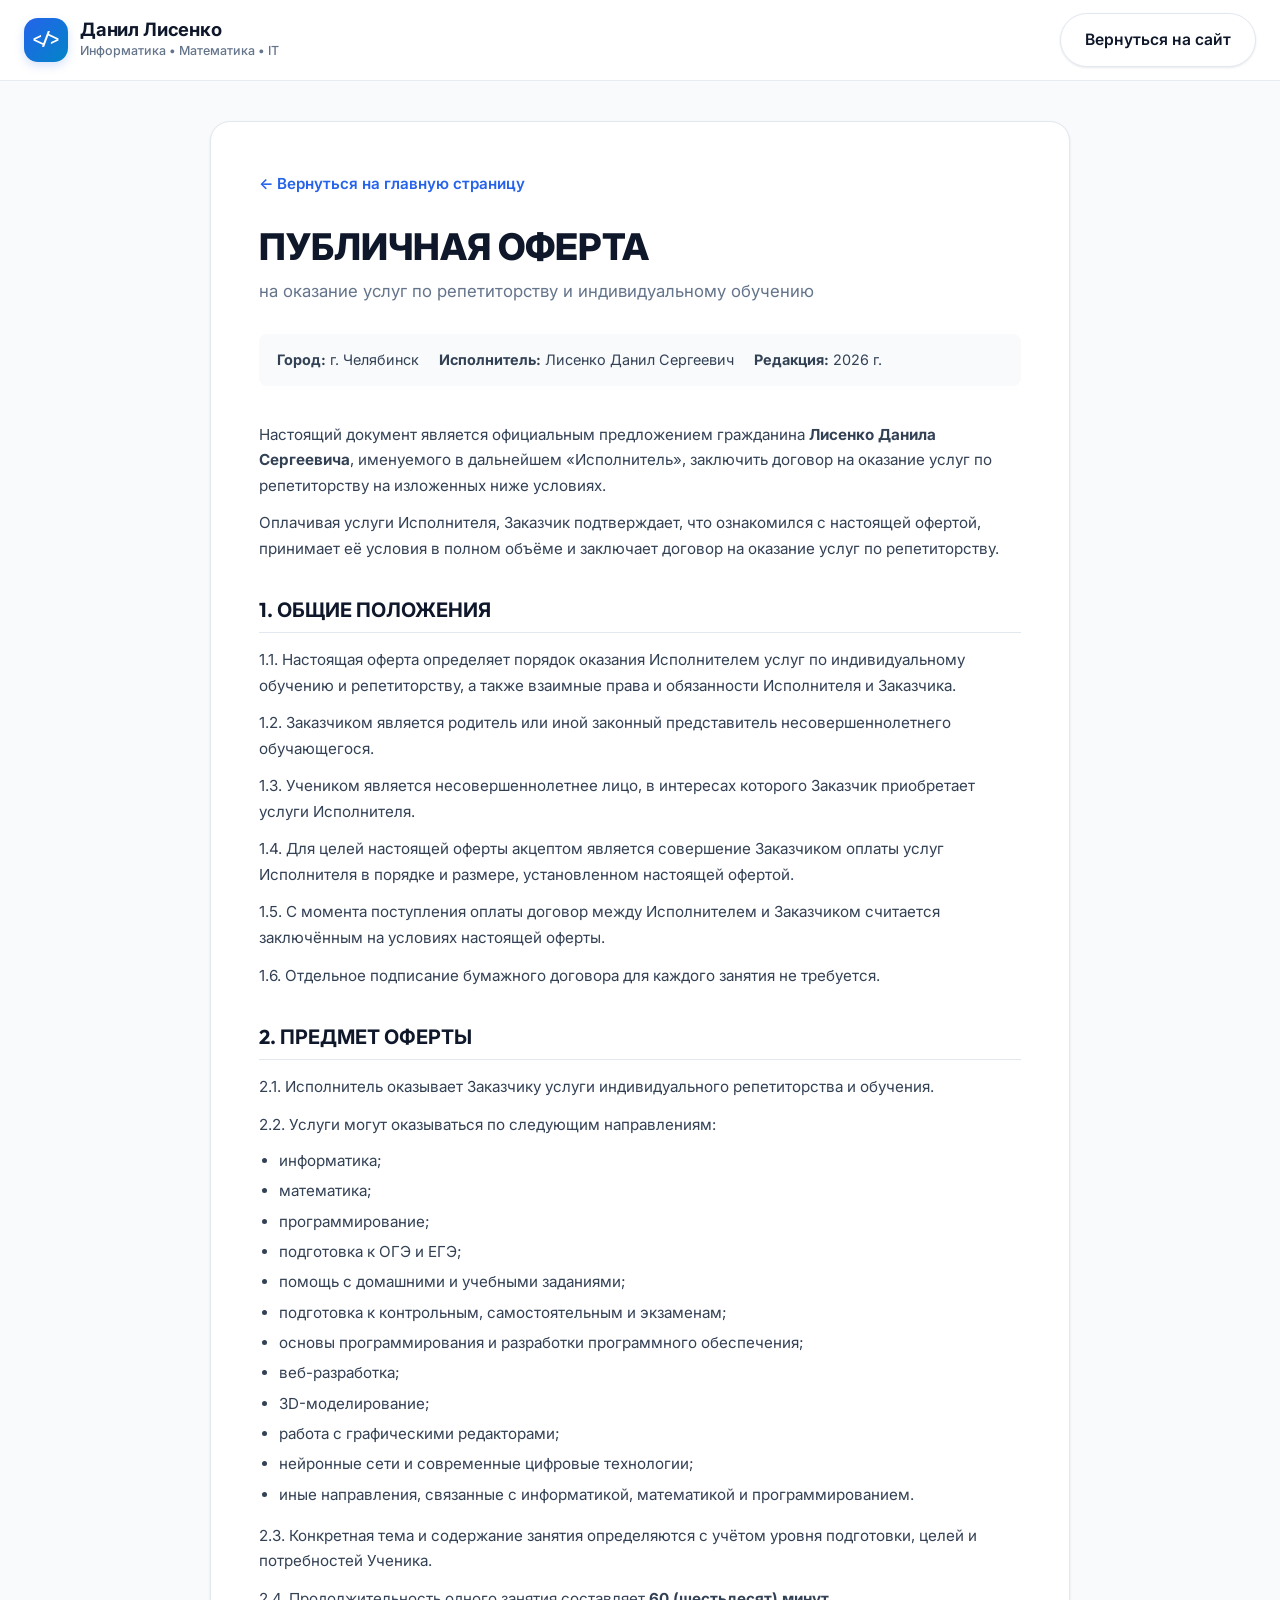
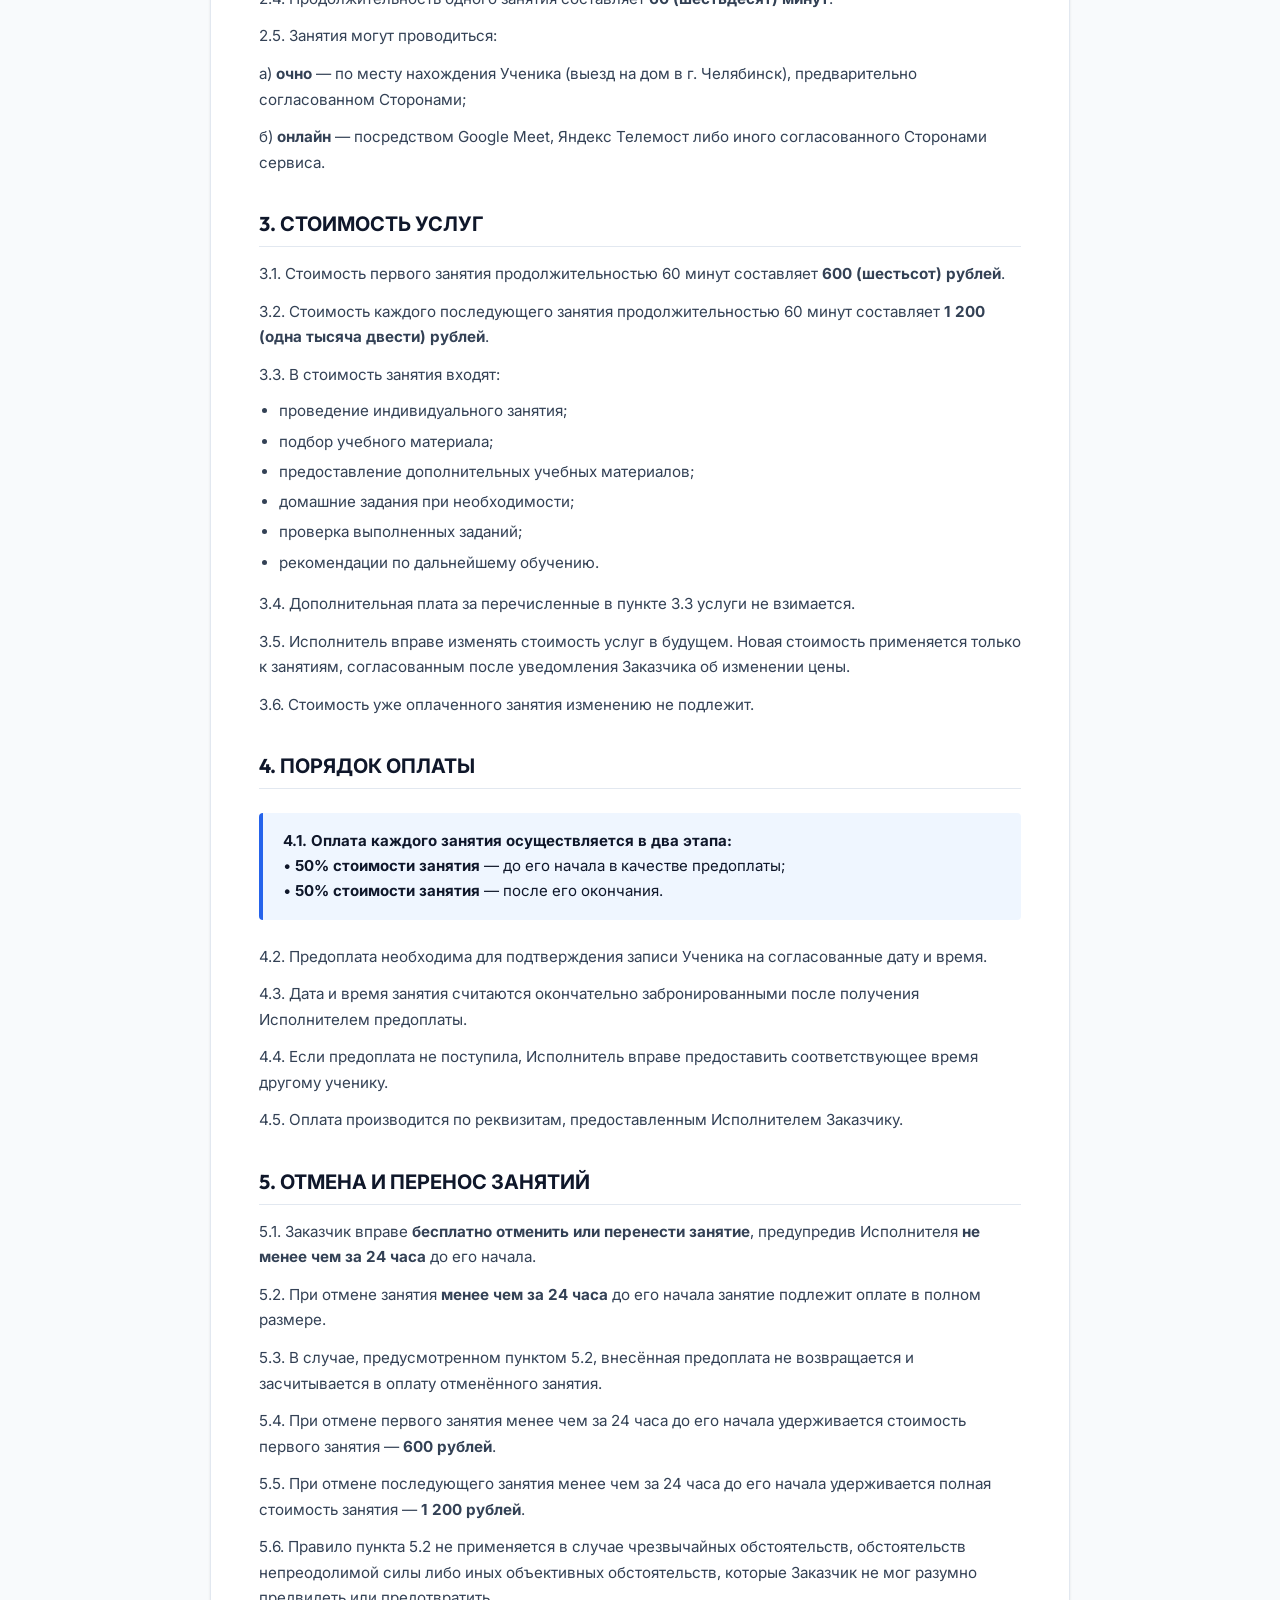
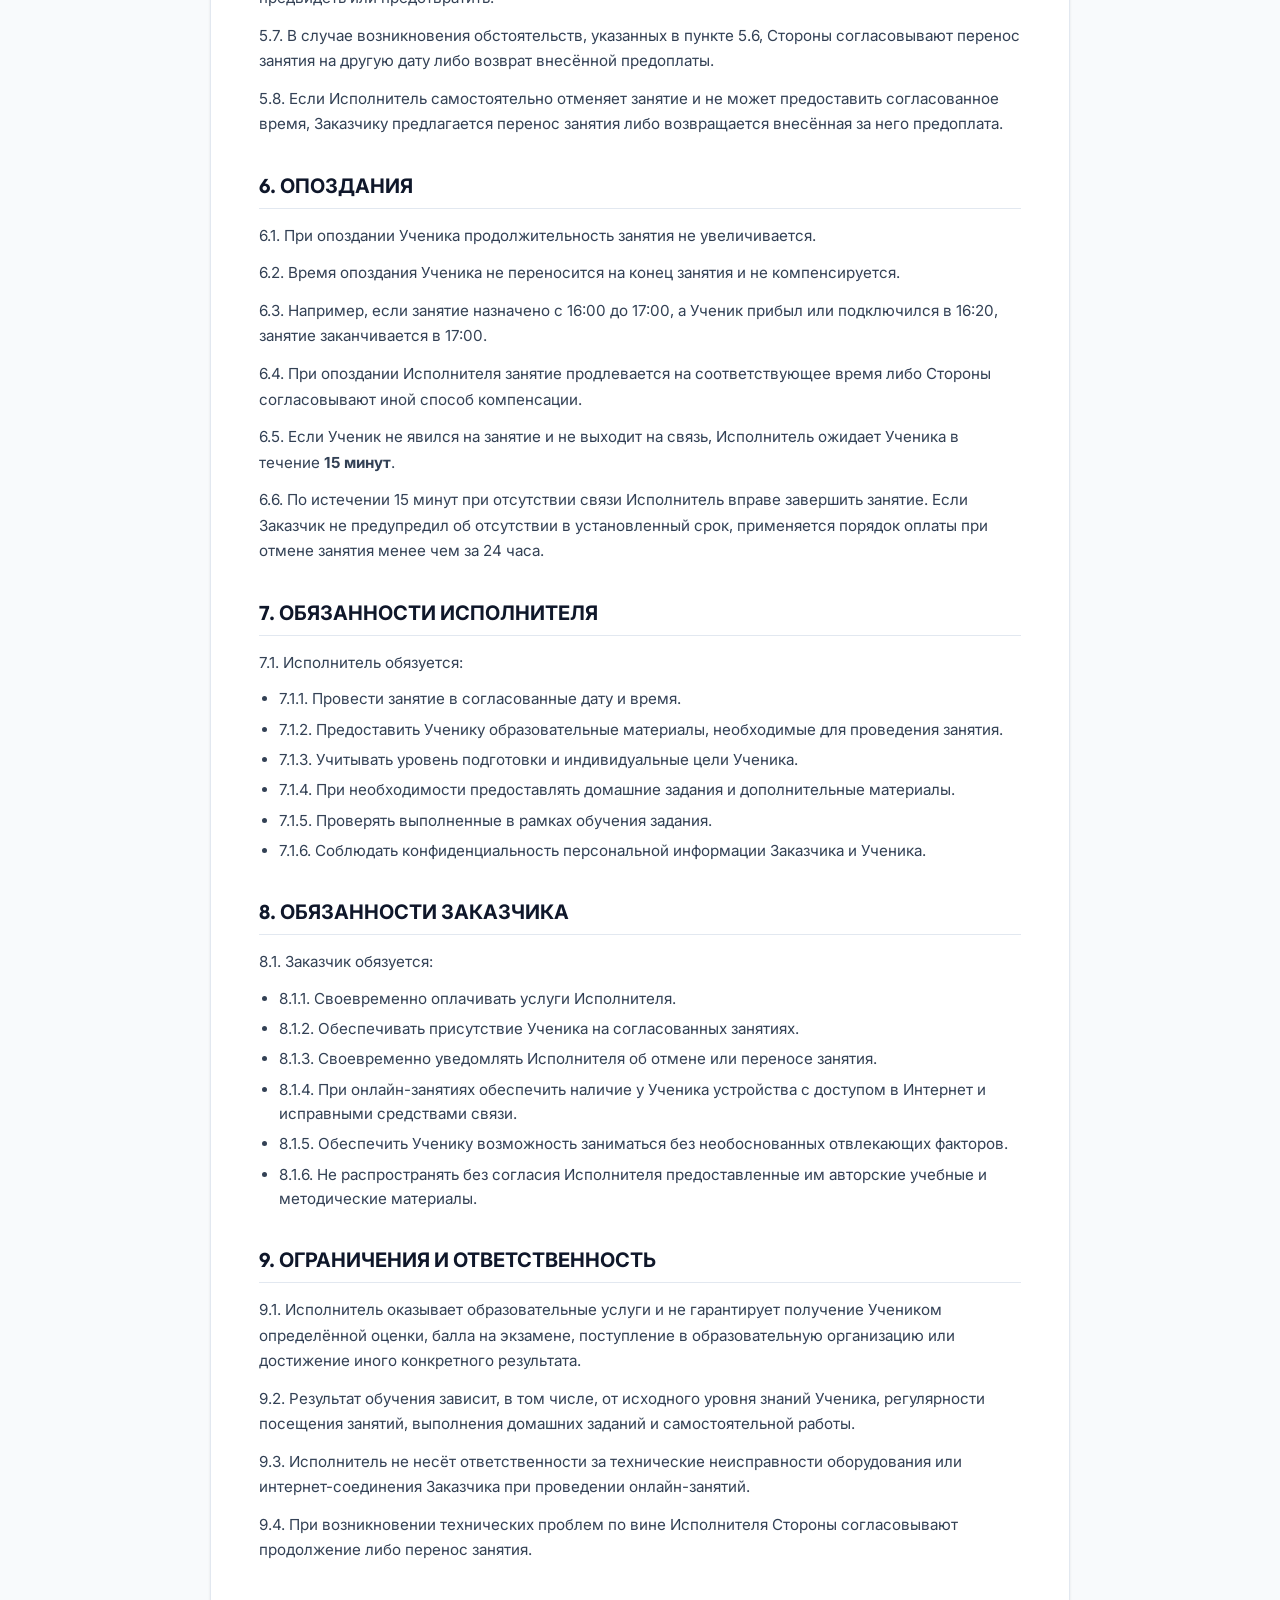
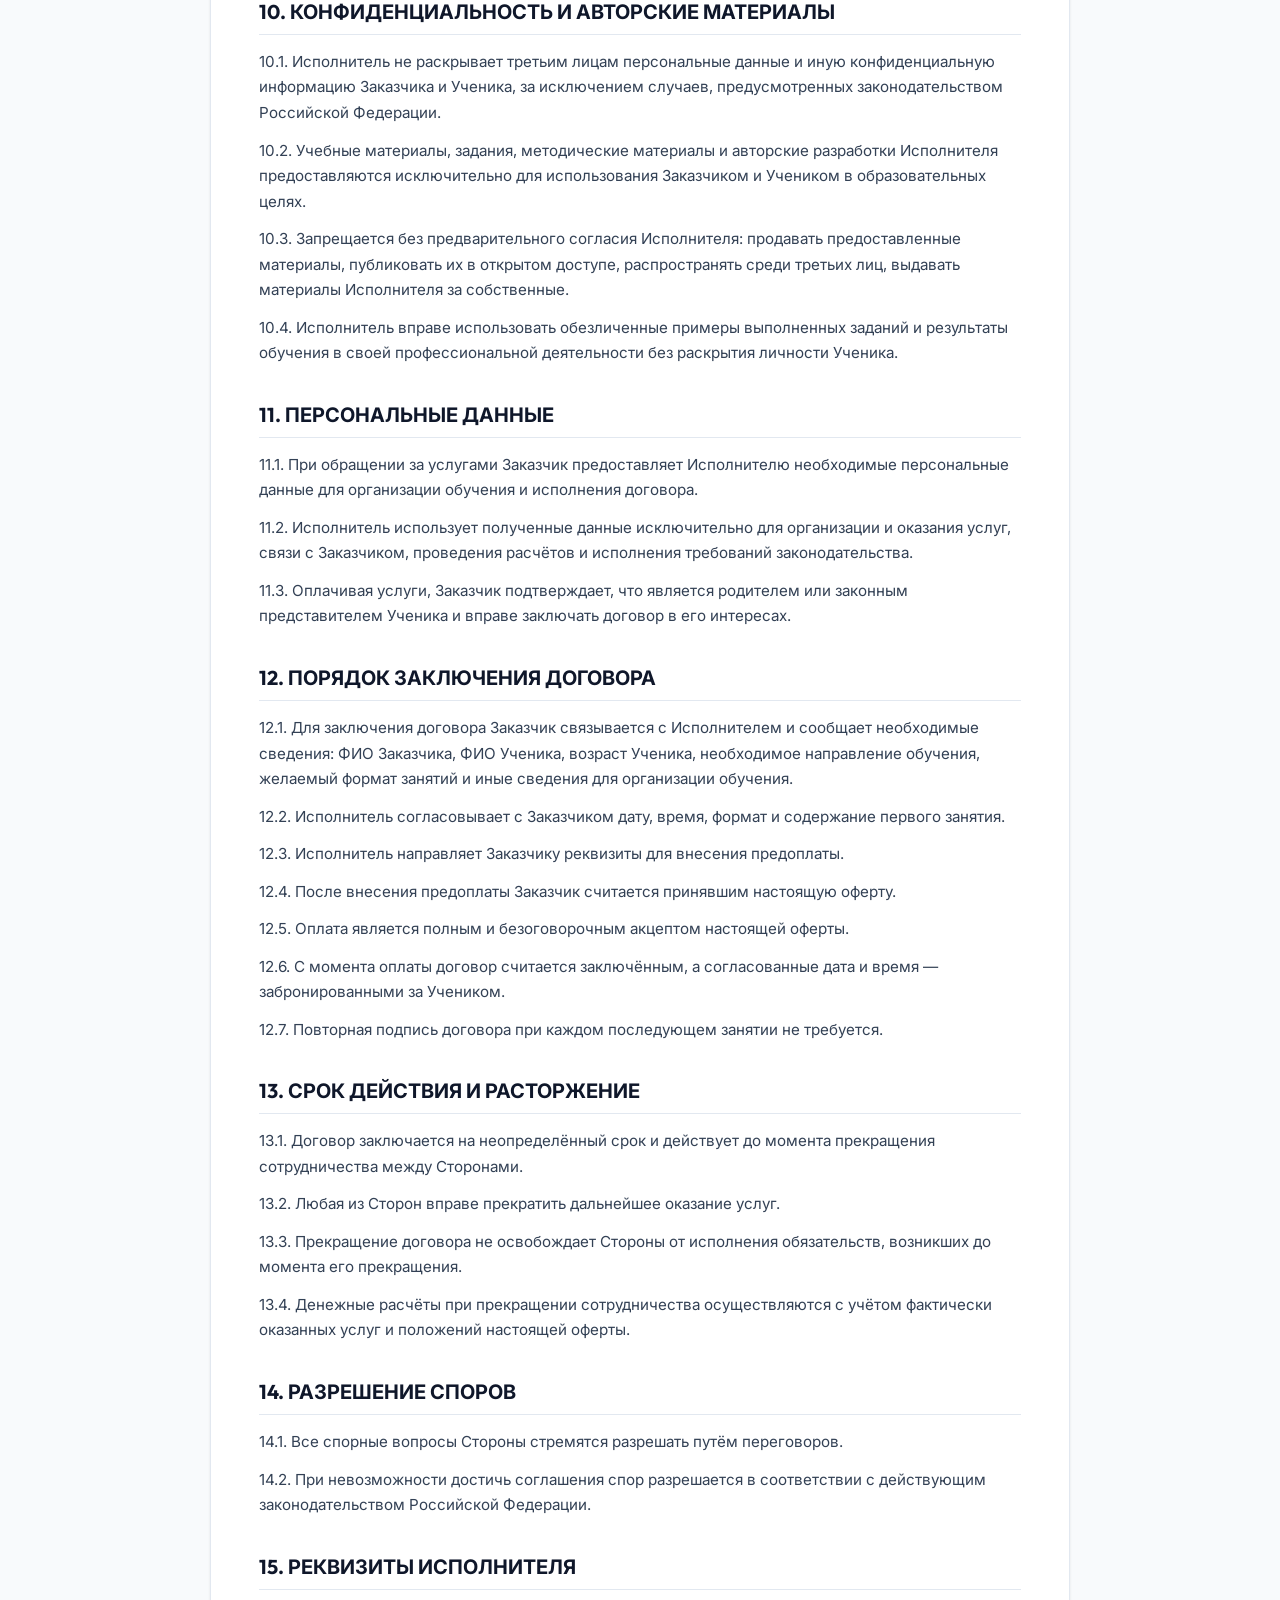
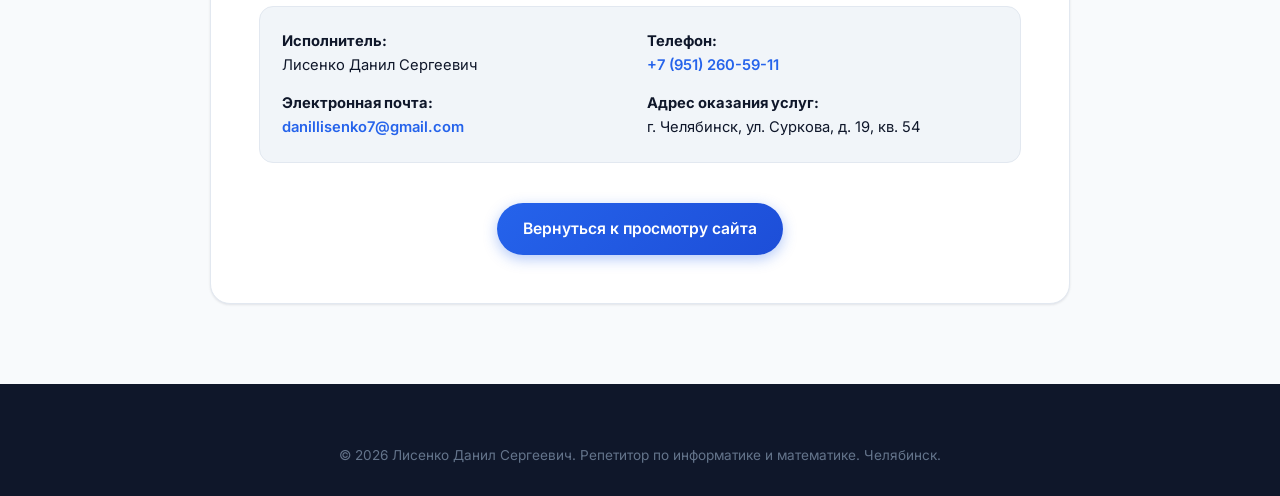
==== oferta.html @ 06feca42 "Initial release of Danil Lisenko tutoring landing page" ====
<!DOCTYPE html>
<html lang="ru">
<head>
  <meta charset="UTF-8">
  <meta name="viewport" content="width=device-width, initial-scale=1.0">
  <title>Публичная оферта — Репетитор Данил Лисенко</title>
  <meta name="description" content="Публичная оферта на оказание услуг по репетиторству и обучению. Лисенко Данил Сергеевич, г. Челябинск.">
  <link rel="icon" type="image/svg+xml" href="favicon.svg">
  <link rel="preconnect" href="https://fonts.googleapis.com">
  <link rel="preconnect" href="https://fonts.gstatic.com" crossorigin>
  <link href="https://fonts.googleapis.com/css2?family=Inter:wght@300;400;500;600;700;800&family=Outfit:wght@500;600;700;800&family=JetBrains+Mono:wght@400;500&display=swap" rel="stylesheet">
  <link rel="stylesheet" href="styles.css">
  <style>
    .oferta-body {
      background-color: var(--bg-body);
      padding: 40px 0 80px;
    }
    .oferta-container {
      max-width: 860px;
      margin: 0 auto;
      background: #ffffff;
      border: 1px solid var(--border);
      border-radius: var(--radius-lg);
      padding: 48px;
      box-shadow: var(--shadow-sm);
    }
    .oferta-back-link {
      display: inline-flex;
      align-items: center;
      gap: 8px;
      font-weight: 600;
      color: var(--primary);
      margin-bottom: 28px;
      font-size: 0.95rem;
    }
    .oferta-back-link:hover {
      text-decoration: underline;
    }
    .oferta-title {
      font-family: var(--font-heading);
      font-size: clamp(1.8rem, 3vw, 2.3rem);
      font-weight: 800;
      color: var(--text-main);
      margin-bottom: 8px;
      line-height: 1.25;
    }
    .oferta-sub {
      font-size: 1.05rem;
      color: var(--text-subtle);
      margin-bottom: 28px;
    }
    .oferta-meta-bar {
      display: flex;
      flex-wrap: wrap;
      gap: 20px;
      padding: 14px 18px;
      background: var(--bg-body);
      border-radius: var(--radius-sm);
      margin-bottom: 36px;
      font-size: 0.9rem;
      color: var(--text-muted);
    }
    .oferta-text h2 {
      font-family: var(--font-heading);
      font-size: 1.25rem;
      font-weight: 700;
      color: var(--text-main);
      margin-top: 32px;
      margin-bottom: 14px;
      padding-bottom: 6px;
      border-bottom: 1px solid var(--border);
    }
    .oferta-text p {
      margin-bottom: 12px;
      color: var(--text-muted);
      font-size: 0.95rem;
      line-height: 1.68;
    }
    .oferta-text ul {
      margin: 10px 0 16px 20px;
      list-style-type: disc;
    }
    .oferta-text li {
      margin-bottom: 6px;
      color: var(--text-muted);
      font-size: 0.95rem;
      line-height: 1.6;
    }
    .oferta-highlight-box {
      background: var(--primary-light);
      border-left: 4px solid var(--primary);
      padding: 16px 20px;
      border-radius: 4px;
      margin: 24px 0;
      font-size: 0.94rem;
      color: var(--text-main);
    }
    .requisites-grid {
      background: var(--bg-subtle);
      border: 1px solid var(--border);
      border-radius: var(--radius-md);
      padding: 22px;
      margin-top: 16px;
      display: grid;
      grid-template-columns: repeat(2, 1fr);
      gap: 14px;
      font-size: 0.92rem;
    }
    @media (max-width: 640px) {
      .oferta-container {
        padding: 26px 18px;
      }
      .requisites-grid {
        grid-template-columns: 1fr;
      }
    }
  </style>
</head>
<body>

  <!-- ШАПКА -->
  <header class="site-header">
    <div class="container header-container">
      <a href="index.html" class="logo-wrapper">
        <div class="logo-badge" aria-hidden="true">&lt;/&gt;</div>
        <div class="logo-text">
          <span class="logo-name">Данил Лисенко</span>
          <span class="logo-sub">Информатика • Математика • IT</span>
        </div>
      </a>
      <div class="header-actions">
        <a href="index.html" class="btn-secondary">Вернуться на сайт</a>
      </div>
    </div>
  </header>

  <main class="oferta-body">
    <div class="container">
      <div class="oferta-container">
        <a href="index.html" class="oferta-back-link">← Вернуться на главную страницу</a>

        <h1 class="oferta-title">ПУБЛИЧНАЯ ОФЕРТА</h1>
        <div class="oferta-sub">на оказание услуг по репетиторству и индивидуальному обучению</div>

        <div class="oferta-meta-bar">
          <div><strong>Город:</strong> г. Челябинск</div>
          <div><strong>Исполнитель:</strong> Лисенко Данил Сергеевич</div>
          <div><strong>Редакция:</strong> 2026 г.</div>
        </div>

        <div class="oferta-text">
          <p>
            Настоящий документ является официальным предложением гражданина <strong>Лисенко Данила Сергеевича</strong>, именуемого в дальнейшем «Исполнитель», заключить договор на оказание услуг по репетиторству на изложенных ниже условиях.
          </p>
          <p>
            Оплачивая услуги Исполнителя, Заказчик подтверждает, что ознакомился с настоящей офертой, принимает её условия в полном объёме и заключает договор на оказание услуг по репетиторству.
          </p>

          <h2>1. ОБЩИЕ ПОЛОЖЕНИЯ</h2>
          <p>1.1. Настоящая оферта определяет порядок оказания Исполнителем услуг по индивидуальному обучению и репетиторству, а также взаимные права и обязанности Исполнителя и Заказчика.</p>
          <p>1.2. Заказчиком является родитель или иной законный представитель несовершеннолетнего обучающегося.</p>
          <p>1.3. Учеником является несовершеннолетнее лицо, в интересах которого Заказчик приобретает услуги Исполнителя.</p>
          <p>1.4. Для целей настоящей оферты акцептом является совершение Заказчиком оплаты услуг Исполнителя в порядке и размере, установленном настоящей офертой.</p>
          <p>1.5. С момента поступления оплаты договор между Исполнителем и Заказчиком считается заключённым на условиях настоящей оферты.</p>
          <p>1.6. Отдельное подписание бумажного договора для каждого занятия не требуется.</p>

          <h2>2. ПРЕДМЕТ ОФЕРТЫ</h2>
          <p>2.1. Исполнитель оказывает Заказчику услуги индивидуального репетиторства и обучения.</p>
          <p>2.2. Услуги могут оказываться по следующим направлениям:</p>
          <ul>
            <li>информатика;</li>
            <li>математика;</li>
            <li>программирование;</li>
            <li>подготовка к ОГЭ и ЕГЭ;</li>
            <li>помощь с домашними и учебными заданиями;</li>
            <li>подготовка к контрольным, самостоятельным и экзаменам;</li>
            <li>основы программирования и разработки программного обеспечения;</li>
            <li>веб-разработка;</li>
            <li>3D-моделирование;</li>
            <li>работа с графическими редакторами;</li>
            <li>нейронные сети и современные цифровые технологии;</li>
            <li>иные направления, связанные с информатикой, математикой и программированием.</li>
          </ul>
          <p>2.3. Конкретная тема и содержание занятия определяются с учётом уровня подготовки, целей и потребностей Ученика.</p>
          <p>2.4. Продолжительность одного занятия составляет <strong>60 (шестьдесят) минут</strong>.</p>
          <p>2.5. Занятия могут проводиться:</p>
          <p>а) <strong>очно</strong> — по месту нахождения Ученика (выезд на дом в г. Челябинск), предварительно согласованном Сторонами;</p>
          <p>б) <strong>онлайн</strong> — посредством Google Meet, Яндекс Телемост либо иного согласованного Сторонами сервиса.</p>

          <h2>3. СТОИМОСТЬ УСЛУГ</h2>
          <p>3.1. Стоимость первого занятия продолжительностью 60 минут составляет <strong>600 (шестьсот) рублей</strong>.</p>
          <p>3.2. Стоимость каждого последующего занятия продолжительностью 60 минут составляет <strong>1 200 (одна тысяча двести) рублей</strong>.</p>
          <p>3.3. В стоимость занятия входят:</p>
          <ul>
            <li>проведение индивидуального занятия;</li>
            <li>подбор учебного материала;</li>
            <li>предоставление дополнительных учебных материалов;</li>
            <li>домашние задания при необходимости;</li>
            <li>проверка выполненных заданий;</li>
            <li>рекомендации по дальнейшему обучению.</li>
          </ul>
          <p>3.4. Дополнительная плата за перечисленные в пункте 3.3 услуги не взимается.</p>
          <p>3.5. Исполнитель вправе изменять стоимость услуг в будущем. Новая стоимость применяется только к занятиям, согласованным после уведомления Заказчика об изменении цены.</p>
          <p>3.6. Стоимость уже оплаченного занятия изменению не подлежит.</p>

          <h2>4. ПОРЯДОК ОПЛАТЫ</h2>
          <div class="oferta-highlight-box">
            <strong>4.1. Оплата каждого занятия осуществляется в два этапа:</strong><br>
            • <strong>50% стоимости занятия</strong> — до его начала в качестве предоплаты;<br>
            • <strong>50% стоимости занятия</strong> — после его окончания.
          </div>
          <p>4.2. Предоплата необходима для подтверждения записи Ученика на согласованные дату и время.</p>
          <p>4.3. Дата и время занятия считаются окончательно забронированными после получения Исполнителем предоплаты.</p>
          <p>4.4. Если предоплата не поступила, Исполнитель вправе предоставить соответствующее время другому ученику.</p>
          <p>4.5. Оплата производится по реквизитам, предоставленным Исполнителем Заказчику.</p>

          <h2>5. ОТМЕНА И ПЕРЕНОС ЗАНЯТИЙ</h2>
          <p>5.1. Заказчик вправе <strong>бесплатно отменить или перенести занятие</strong>, предупредив Исполнителя <strong>не менее чем за 24 часа</strong> до его начала.</p>
          <p>5.2. При отмене занятия <strong>менее чем за 24 часа</strong> до его начала занятие подлежит оплате в полном размере.</p>
          <p>5.3. В случае, предусмотренном пунктом 5.2, внесённая предоплата не возвращается и засчитывается в оплату отменённого занятия.</p>
          <p>5.4. При отмене первого занятия менее чем за 24 часа до его начала удерживается стоимость первого занятия — <strong>600 рублей</strong>.</p>
          <p>5.5. При отмене последующего занятия менее чем за 24 часа до его начала удерживается полная стоимость занятия — <strong>1 200 рублей</strong>.</p>
          <p>5.6. Правило пункта 5.2 не применяется в случае чрезвычайных обстоятельств, обстоятельств непреодолимой силы либо иных объективных обстоятельств, которые Заказчик не мог разумно предвидеть или предотвратить.</p>
          <p>5.7. В случае возникновения обстоятельств, указанных в пункте 5.6, Стороны согласовывают перенос занятия на другую дату либо возврат внесённой предоплаты.</p>
          <p>5.8. Если Исполнитель самостоятельно отменяет занятие и не может предоставить согласованное время, Заказчику предлагается перенос занятия либо возвращается внесённая за него предоплата.</p>

          <h2>6. ОПОЗДАНИЯ</h2>
          <p>6.1. При опоздании Ученика продолжительность занятия не увеличивается.</p>
          <p>6.2. Время опоздания Ученика не переносится на конец занятия и не компенсируется.</p>
          <p>6.3. Например, если занятие назначено с 16:00 до 17:00, а Ученик прибыл или подключился в 16:20, занятие заканчивается в 17:00.</p>
          <p>6.4. При опоздании Исполнителя занятие продлевается на соответствующее время либо Стороны согласовывают иной способ компенсации.</p>
          <p>6.5. Если Ученик не явился на занятие и не выходит на связь, Исполнитель ожидает Ученика в течение <strong>15 минут</strong>.</p>
          <p>6.6. По истечении 15 минут при отсутствии связи Исполнитель вправе завершить занятие. Если Заказчик не предупредил об отсутствии в установленный срок, применяется порядок оплаты при отмене занятия менее чем за 24 часа.</p>

          <h2>7. ОБЯЗАННОСТИ ИСПОЛНИТЕЛЯ</h2>
          <p>7.1. Исполнитель обязуется:</p>
          <ul>
            <li>7.1.1. Провести занятие в согласованные дату и время.</li>
            <li>7.1.2. Предоставить Ученику образовательные материалы, необходимые для проведения занятия.</li>
            <li>7.1.3. Учитывать уровень подготовки и индивидуальные цели Ученика.</li>
            <li>7.1.4. При необходимости предоставлять домашние задания и дополнительные материалы.</li>
            <li>7.1.5. Проверять выполненные в рамках обучения задания.</li>
            <li>7.1.6. Соблюдать конфиденциальность персональной информации Заказчика и Ученика.</li>
          </ul>

          <h2>8. ОБЯЗАННОСТИ ЗАКАЗЧИКА</h2>
          <p>8.1. Заказчик обязуется:</p>
          <ul>
            <li>8.1.1. Своевременно оплачивать услуги Исполнителя.</li>
            <li>8.1.2. Обеспечивать присутствие Ученика на согласованных занятиях.</li>
            <li>8.1.3. Своевременно уведомлять Исполнителя об отмене или переносе занятия.</li>
            <li>8.1.4. При онлайн-занятиях обеспечить наличие у Ученика устройства с доступом в Интернет и исправными средствами связи.</li>
            <li>8.1.5. Обеспечить Ученику возможность заниматься без необоснованных отвлекающих факторов.</li>
            <li>8.1.6. Не распространять без согласия Исполнителя предоставленные им авторские учебные и методические материалы.</li>
          </ul>

          <h2>9. ОГРАНИЧЕНИЯ И ОТВЕТСТВЕННОСТЬ</h2>
          <p>9.1. Исполнитель оказывает образовательные услуги и не гарантирует получение Учеником определённой оценки, балла на экзамене, поступление в образовательную организацию или достижение иного конкретного результата.</p>
          <p>9.2. Результат обучения зависит, в том числе, от исходного уровня знаний Ученика, регулярности посещения занятий, выполнения домашних заданий и самостоятельной работы.</p>
          <p>9.3. Исполнитель не несёт ответственности за технические неисправности оборудования или интернет-соединения Заказчика при проведении онлайн-занятий.</p>
          <p>9.4. При возникновении технических проблем по вине Исполнителя Стороны согласовывают продолжение либо перенос занятия.</p>

          <h2>10. КОНФИДЕНЦИАЛЬНОСТЬ И АВТОРСКИЕ МАТЕРИАЛЫ</h2>
          <p>10.1. Исполнитель не раскрывает третьим лицам персональные данные и иную конфиденциальную информацию Заказчика и Ученика, за исключением случаев, предусмотренных законодательством Российской Федерации.</p>
          <p>10.2. Учебные материалы, задания, методические материалы и авторские разработки Исполнителя предоставляются исключительно для использования Заказчиком и Учеником в образовательных целях.</p>
          <p>10.3. Запрещается без предварительного согласия Исполнителя: продавать предоставленные материалы, публиковать их в открытом доступе, распространять среди третьих лиц, выдавать материалы Исполнителя за собственные.</p>
          <p>10.4. Исполнитель вправе использовать обезличенные примеры выполненных заданий и результаты обучения в своей профессиональной деятельности без раскрытия личности Ученика.</p>

          <h2>11. ПЕРСОНАЛЬНЫЕ ДАННЫЕ</h2>
          <p>11.1. При обращении за услугами Заказчик предоставляет Исполнителю необходимые персональные данные для организации обучения и исполнения договора.</p>
          <p>11.2. Исполнитель использует полученные данные исключительно для организации и оказания услуг, связи с Заказчиком, проведения расчётов и исполнения требований законодательства.</p>
          <p>11.3. Оплачивая услуги, Заказчик подтверждает, что является родителем или законным представителем Ученика и вправе заключать договор в его интересах.</p>

          <h2>12. ПОРЯДОК ЗАКЛЮЧЕНИЯ ДОГОВОРА</h2>
          <p>12.1. Для заключения договора Заказчик связывается с Исполнителем и сообщает необходимые сведения: ФИО Заказчика, ФИО Ученика, возраст Ученика, необходимое направление обучения, желаемый формат занятий и иные сведения для организации обучения.</p>
          <p>12.2. Исполнитель согласовывает с Заказчиком дату, время, формат и содержание первого занятия.</p>
          <p>12.3. Исполнитель направляет Заказчику реквизиты для внесения предоплаты.</p>
          <p>12.4. После внесения предоплаты Заказчик считается принявшим настоящую оферту.</p>
          <p>12.5. Оплата является полным и безоговорочным акцептом настоящей оферты.</p>
          <p>12.6. С момента оплаты договор считается заключённым, а согласованные дата и время — забронированными за Учеником.</p>
          <p>12.7. Повторная подпись договора при каждом последующем занятии не требуется.</p>

          <h2>13. СРОК ДЕЙСТВИЯ И РАСТОРЖЕНИЕ</h2>
          <p>13.1. Договор заключается на неопределённый срок и действует до момента прекращения сотрудничества между Сторонами.</p>
          <p>13.2. Любая из Сторон вправе прекратить дальнейшее оказание услуг.</p>
          <p>13.3. Прекращение договора не освобождает Стороны от исполнения обязательств, возникших до момента его прекращения.</p>
          <p>13.4. Денежные расчёты при прекращении сотрудничества осуществляются с учётом фактически оказанных услуг и положений настоящей оферты.</p>

          <h2>14. РАЗРЕШЕНИЕ СПОРОВ</h2>
          <p>14.1. Все спорные вопросы Стороны стремятся разрешать путём переговоров.</p>
          <p>14.2. При невозможности достичь соглашения спор разрешается в соответствии с действующим законодательством Российской Федерации.</p>

          <h2>15. РЕКВИЗИТЫ ИСПОЛНИТЕЛЯ</h2>
          <div class="requisites-grid">
            <div>
              <strong>Исполнитель:</strong><br>
              Лисенко Данил Сергеевич
            </div>
            <div>
              <strong>Телефон:</strong><br>
              <a href="tel:+79512605911" style="color:var(--primary); font-weight:600;">+7 (951) 260-59-11</a>
            </div>
            <div>
              <strong>Электронная почта:</strong><br>
              <a href="mailto:danillisenko7@gmail.com" style="color:var(--primary); font-weight:600;">danillisenko7@gmail.com</a>
            </div>
            <div>
              <strong>Адрес оказания услуг:</strong><br>
              г. Челябинск, ул. Суркова, д. 19, кв. 54
            </div>
          </div>
        </div>

        <div style="margin-top: 40px; text-align: center;">
          <a href="index.html" class="btn-primary">Вернуться к просмотру сайта</a>
        </div>
      </div>
    </div>
  </main>

  <footer class="site-footer">
    <div class="container" style="text-align: center;">
      <p style="color:#64748b; font-size:0.85rem;">© 2026 Лисенко Данил Сергеевич. Репетитор по информатике и математике. Челябинск.</p>
    </div>
  </footer>

</body>
</html>
---- styles.css ----
/* ==========================================================================
   ПЕРЕМЕННЫЕ И ДИЗАЙН-СИСТЕМА (DESIGN TOKENS)
   ========================================================================== */
:root {
  --primary: #2563eb;
  --primary-hover: #1d4ed8;
  --primary-light: #eff6ff;
  --primary-glow: rgba(37, 99, 235, 0.18);

  --accent: #0284c7;
  --accent-cyan: #06b6d4;
  --accent-emerald: #10b981;

  --dark-bg: #0f172a;
  --dark-surface: #1e293b;
  --dark-border: #334155;

  --bg-body: #f8fafc;
  --bg-surface: #ffffff;
  --bg-subtle: #f1f5f9;

  --text-main: #0f172a;
  --text-muted: #334155;
  --text-subtle: #64748b;
  --text-light: #f8fafc;

  --border: #e2e8f0;
  --border-focus: #93c5fd;

  --shadow-sm: 0 1px 3px rgba(15, 23, 42, 0.06), 0 1px 2px rgba(15, 23, 42, 0.04);
  --shadow-md: 0 4px 12px -2px rgba(15, 23, 42, 0.08), 0 2px 6px -1px rgba(15, 23, 42, 0.04);
  --shadow-lg: 0 14px 28px -5px rgba(15, 23, 42, 0.1), 0 8px 14px -4px rgba(15, 23, 42, 0.04);
  --shadow-xl: 0 24px 44px -8px rgba(15, 23, 42, 0.14), 0 12px 20px -6px rgba(15, 23, 42, 0.06);

  --radius-sm: 8px;
  --radius-md: 14px;
  --radius-lg: 20px;
  --radius-full: 9999px;

  --font-main: 'Inter', -apple-system, BlinkMacSystemFont, 'Segoe UI', Roboto, sans-serif;
  --font-heading: 'Outfit', 'Inter', sans-serif;
  --font-mono: 'JetBrains Mono', monospace;

  --transition-fast: 0.2s cubic-bezier(0.16, 1, 0.3, 1);
  --transition-normal: 0.3s cubic-bezier(0.16, 1, 0.3, 1);
  --transition-slow: 0.5s cubic-bezier(0.16, 1, 0.3, 1);
}

/* ==========================================================================
   БАЗОВЫЕ СТИЛИ (RESET & BASE)
   ========================================================================== */
*, *::before, *::after {
  box-sizing: border-box;
  margin: 0;
  padding: 0;
}

html {
  scroll-behavior: smooth;
  scroll-padding-top: 86px;
  -webkit-font-smoothing: antialiased;
  -moz-osx-font-smoothing: grayscale;
}

body {
  font-family: var(--font-main);
  background-color: var(--bg-body);
  color: var(--text-main);
  line-height: 1.65;
  font-size: 16px;
  overflow-x: hidden;
}

img {
  max-width: 100%;
  height: auto;
  display: block;
}

a {
  color: inherit;
  text-decoration: none;
  transition: color var(--transition-fast);
}

button, input, select, textarea {
  font: inherit;
}

ul {
  list-style: none;
}

.container {
  width: 100%;
  max-width: 1240px;
  margin-left: auto;
  margin-right: auto;
  padding-left: 24px;
  padding-right: 24px;
}

/* ==========================================================================
   ТИПОГРАФИКА И ОБЩИЕ ЭЛЕМЕНТЫ (UI COMPONENTS)
   ========================================================================== */
.section-head {
  text-align: center;
  max-width: 720px;
  margin: 0 auto 52px;
}

.section-title {
  font-family: var(--font-heading);
  font-size: clamp(1.85rem, 3.2vw, 2.5rem);
  font-weight: 700;
  letter-spacing: -0.025em;
  color: var(--text-main);
  margin-top: 14px;
  margin-bottom: 14px;
  line-height: 1.25;
}

.section-subtitle {
  font-size: 1.06rem;
  color: var(--text-muted);
  line-height: 1.6;
}

.tag-badge {
  display: inline-flex;
  align-items: center;
  gap: 8px;
  background: var(--primary-light);
  color: var(--primary);
  padding: 6px 14px;
  border-radius: var(--radius-full);
  font-size: 0.85rem;
  font-weight: 600;
  letter-spacing: 0.02em;
  border: 1px solid rgba(37, 99, 235, 0.15);
}

.badge-dot {
  width: 8px;
  height: 8px;
  background-color: var(--accent-emerald);
  border-radius: 50%;
  box-shadow: 0 0 0 3px rgba(16, 185, 129, 0.2);
}

.btn-primary {
  display: inline-flex;
  align-items: center;
  justify-content: center;
  gap: 10px;
  background: linear-gradient(135deg, var(--primary) 0%, #1d4ed8 100%);
  color: #ffffff;
  padding: 13px 26px;
  border-radius: var(--radius-full);
  font-weight: 600;
  font-size: 0.98rem;
  border: none;
  cursor: pointer;
  box-shadow: 0 4px 14px rgba(37, 99, 235, 0.35);
  transition: all var(--transition-fast);
}

.btn-primary:hover {
  transform: translateY(-2px);
  box-shadow: 0 8px 20px rgba(37, 99, 235, 0.45);
  background: linear-gradient(135deg, #1d4ed8 0%, #1e40af 100%);
}

.btn-primary:active {
  transform: translateY(0);
}

.btn-secondary {
  display: inline-flex;
  align-items: center;
  justify-content: center;
  gap: 10px;
  background: var(--bg-surface);
  color: var(--text-main);
  padding: 13px 24px;
  border-radius: var(--radius-full);
  font-weight: 600;
  font-size: 0.98rem;
  border: 1px solid var(--border);
  cursor: pointer;
  box-shadow: var(--shadow-sm);
  transition: all var(--transition-fast);
}

.btn-secondary:hover {
  background: var(--bg-subtle);
  border-color: #cbd5e1;
  transform: translateY(-1px);
}

/* ==========================================================================
   ШАПКА САЙТА (HEADER)
   ========================================================================== */
.site-header {
  position: sticky;
  top: 0;
  z-index: 990;
  background: rgba(255, 255, 255, 0.9);
  backdrop-filter: blur(14px);
  -webkit-backdrop-filter: blur(14px);
  border-bottom: 1px solid rgba(226, 232, 240, 0.8);
  transition: all var(--transition-fast);
}

.site-header.scrolled {
  box-shadow: var(--shadow-sm);
  background: rgba(255, 255, 255, 0.96);
}

.header-container {
  display: flex;
  align-items: center;
  justify-content: space-between;
  height: 80px;
  max-width: 1360px;
  width: 100%;
}

.logo-wrapper {
  display: flex;
  align-items: center;
  gap: 12px;
  text-decoration: none;
  flex-shrink: 0;
}

.site-logo-img {
  width: 42px;
  height: 42px;
  border-radius: 10px;
  object-fit: contain;
  filter: drop-shadow(0 3px 8px rgba(37, 99, 235, 0.35));
  transition: transform var(--transition-fast);
}

.logo-wrapper:hover .site-logo-img {
  transform: scale(1.05);
}

.logo-badge {
  width: 44px;
  height: 44px;
  background: linear-gradient(135deg, var(--primary) 0%, var(--accent) 100%);
  color: #ffffff;
  border-radius: var(--radius-md);
  display: flex;
  align-items: center;
  justify-content: center;
  font-family: var(--font-mono);
  font-weight: 700;
  font-size: 1.05rem;
  box-shadow: 0 4px 10px var(--primary-glow);
}

.logo-text {
  display: flex;
  flex-direction: column;
}

.logo-name {
  font-family: var(--font-heading);
  font-size: 1.15rem;
  font-weight: 700;
  letter-spacing: -0.01em;
  color: var(--text-main);
  line-height: 1.2;
}

.logo-sub {
  font-size: 0.78rem;
  color: var(--text-subtle);
  font-weight: 500;
}

.desktop-nav {
  margin-left: auto;
  margin-right: 28px;
}

.desktop-nav .nav-links {
  display: flex;
  align-items: center;
  gap: 20px;
}

.desktop-nav .nav-links a {
  font-size: 0.92rem;
  font-weight: 500;
  color: var(--text-muted);
  padding: 6px 4px;
  position: relative;
  white-space: nowrap;
}

.desktop-nav .nav-links a::after {
  content: '';
  position: absolute;
  bottom: 0;
  left: 0;
  width: 0%;
  height: 2px;
  background: var(--primary);
  border-radius: 2px;
  transition: width var(--transition-fast);
}

.desktop-nav .nav-links a:hover {
  color: var(--primary);
}

.desktop-nav .nav-links a:hover::after {
  width: 100%;
}

.header-actions {
  display: flex;
  align-items: center;
  gap: 16px;
  flex-shrink: 0;
}

.header-messengers {
  display: flex;
  align-items: center;
  gap: 10px;
}

.icon-btn-messenger {
  width: 38px;
  height: 38px;
  border-radius: 50%;
  display: flex;
  align-items: center;
  justify-content: center;
  color: #ffffff;
  transition: transform var(--transition-fast), box-shadow var(--transition-fast);
  flex-shrink: 0;
}

.icon-btn-messenger:hover {
  transform: translateY(-2px);
}

.icon-btn-messenger.tg {
  background: #229ED9;
  box-shadow: 0 3px 8px rgba(34, 158, 217, 0.35);
}

.icon-btn-messenger.max {
  background: #ffffff;
  border: 1px solid #e2e8f0;
  box-shadow: 0 3px 8px rgba(0, 0, 0, 0.08);
}

.max-icon-img {
  width: 22px;
  height: 22px;
  object-fit: contain;
}

.icon-btn-messenger.vk {
  background: #0077FF;
  box-shadow: 0 3px 8px rgba(0, 119, 255, 0.35);
}

.burger-btn {
  display: none;
  background: transparent;
  border: none;
  cursor: pointer;
  padding: 8px;
  flex-direction: column;
  gap: 5px;
}

.burger-line {
  width: 24px;
  height: 2.2px;
  background-color: var(--text-main);
  border-radius: 2px;
  transition: all var(--transition-fast);
}

/* ==========================================================================
   ГЛАВНЫЙ ЭКРАН (HERO)
   ========================================================================== */
.hero-section {
  padding: 56px 0 80px;
  background: radial-gradient(circle at 10% 20%, rgba(239, 246, 255, 0.9) 0%, rgba(248, 250, 252, 1) 60%);
  position: relative;
  overflow: hidden;
}

.hero-section::before {
  content: '';
  position: absolute;
  width: 500px;
  height: 500px;
  background: radial-gradient(circle, rgba(37, 99, 235, 0.08) 0%, transparent 70%);
  top: -100px;
  right: -100px;
  pointer-events: none;
}

.hero-grid {
  display: grid;
  grid-template-columns: 1.15fr 0.85fr;
  align-items: center;
  gap: 56px;
}

.hero-title {
  font-family: var(--font-heading);
  font-size: clamp(2.2rem, 3.8vw, 3.25rem);
  font-weight: 800;
  line-height: 1.18;
  letter-spacing: -0.03em;
  color: var(--text-main);
  margin-top: 18px;
  margin-bottom: 20px;
}

.hero-title .highlight {
  background: linear-gradient(135deg, var(--primary) 0%, #0284c7 100%);
  -webkit-background-clip: text;
  -webkit-text-fill-color: transparent;
}

.hero-description {
  font-size: 1.12rem;
  color: var(--text-muted);
  line-height: 1.7;
  margin-bottom: 28px;
  max-width: 600px;
}

.hero-actions {
  display: flex;
  flex-wrap: wrap;
  gap: 14px;
  margin-bottom: 28px;
}

.hero-messengers-instant {
  background: rgba(255, 255, 255, 0.7);
  border: 1px solid var(--border);
  border-radius: var(--radius-md);
  padding: 14px 18px;
  margin-bottom: 34px;
  backdrop-filter: blur(8px);
}

.hero-messengers-title {
  display: flex;
  align-items: center;
  gap: 6px;
  font-size: 0.85rem;
  font-weight: 600;
  color: var(--text-muted);
  margin-bottom: 10px;
}

.messengers-quick-row {
  display: flex;
  flex-wrap: wrap;
  gap: 10px;
}

.quick-msg-link {
  display: inline-flex;
  align-items: center;
  gap: 7px;
  padding: 6px 14px;
  border-radius: var(--radius-full);
  font-size: 0.86rem;
  font-weight: 600;
  transition: all var(--transition-fast);
}

.quick-msg-link svg, .quick-msg-link img {
  width: 17px;
  height: 17px;
}

.quick-msg-link.tg {
  background: rgba(34, 158, 217, 0.12);
  color: #0b7bb0;
}
.quick-msg-link.tg svg { fill: #0b7bb0; }
.quick-msg-link.tg:hover { background: #229ED9; color: #ffffff; }
.quick-msg-link.tg:hover svg { fill: #ffffff; }

.quick-msg-link.max {
  background: #f1f5f9;
  color: var(--text-main);
  border: 1px solid #e2e8f0;
}
.quick-msg-link.max:hover { background: #e2e8f0; }

.quick-msg-link.vk {
  background: rgba(0, 119, 255, 0.12);
  color: #0062d6;
}
.quick-msg-link.vk svg { fill: #0062d6; }
.quick-msg-link.vk:hover { background: #0077FF; color: #ffffff; }
.quick-msg-link.vk:hover svg { fill: #ffffff; }

.hero-stats-row {
  display: grid;
  grid-template-columns: repeat(4, 1fr);
  gap: 16px;
  padding-top: 24px;
  border-top: 1px solid var(--border);
}

.stat-item {
  display: flex;
  flex-direction: column;
}

.stat-number {
  font-family: var(--font-heading);
  font-size: 1.45rem;
  font-weight: 800;
  color: var(--primary);
  line-height: 1.2;
}

.stat-label {
  font-size: 0.8rem;
  color: var(--text-subtle);
  line-height: 1.35;
  margin-top: 4px;
}

/* HERO ИЗОБРАЖЕНИЕ И РАМКА */
.hero-image-col {
  display: flex;
  justify-content: center;
}

.hero-card-frame {
  position: relative;
  width: 100%;
  max-width: 420px;
}

.hero-image-wrap {
  width: 100%;
  aspect-ratio: 4/5;
  border-radius: var(--radius-lg);
  overflow: hidden;
  box-shadow: var(--shadow-xl);
  border: 4px solid #ffffff;
  position: relative;
  background: #e2e8f0;
}

.hero-image-wrap img {
  width: 100%;
  height: 100%;
  object-fit: cover;
  object-position: center top;
}

.floating-badge {
  position: absolute;
  z-index: 2;
  background: rgba(255, 255, 255, 0.95);
  backdrop-filter: blur(12px);
  border: 1px solid rgba(226, 232, 240, 0.9);
  border-radius: var(--radius-md);
  padding: 12px 16px;
  display: flex;
  align-items: center;
  gap: 12px;
  box-shadow: var(--shadow-lg);
  animation: floatAnim 4s ease-in-out infinite;
}

.floating-badge.badge-top {
  top: 24px;
  left: -28px;
}

.floating-badge.badge-bottom {
  bottom: 24px;
  right: -24px;
  animation-delay: 2s;
}

@keyframes floatAnim {
  0%, 100% { transform: translateY(0); }
  50% { transform: translateY(-7px); }
}

.badge-icon {
  width: 36px;
  height: 36px;
  border-radius: var(--radius-sm);
  background: var(--primary-light);
  color: var(--primary);
  display: flex;
  align-items: center;
  justify-content: center;
}

.badge-text-title {
  font-size: 0.88rem;
  font-weight: 700;
  color: var(--text-main);
  line-height: 1.2;
}

.badge-text-sub {
  font-size: 0.76rem;
  color: var(--text-subtle);
  margin-top: 2px;
}

/* ==========================================================================
   МАНИФЕСТ / ЦИТАТА
   ========================================================================== */
.manifesto-section {
  padding: 20px 0 60px;
}

.manifesto-card {
  background: linear-gradient(135deg, #0f172a 0%, #1e293b 100%);
  border-radius: var(--radius-lg);
  padding: 42px 48px;
  color: #ffffff;
  position: relative;
  overflow: hidden;
  box-shadow: var(--shadow-lg);
}

.manifesto-card::before {
  content: '';
  position: absolute;
  width: 250px;
  height: 250px;
  background: radial-gradient(circle, rgba(37, 99, 235, 0.3) 0%, transparent 70%);
  top: -50px;
  right: -50px;
}

.manifesto-icon {
  font-size: 2rem;
  margin-bottom: 16px;
}

.manifesto-quote {
  font-size: clamp(1.15rem, 2vw, 1.4rem);
  font-weight: 400;
  line-height: 1.6;
  color: #f1f5f9;
  margin-bottom: 24px;
  max-width: 950px;
  font-style: italic;
}

.manifesto-author {
  display: flex;
  align-items: center;
  gap: 10px;
  font-size: 0.95rem;
  color: #94a3b8;
}

.manifesto-name {
  font-weight: 700;
  color: #ffffff;
}

.manifesto-dot {
  color: var(--accent);
}

/* ==========================================================================
   ОБО МНЕ (ABOUT SECTION)
   ========================================================================== */
.about-section {
  padding: 70px 0;
  background-color: #ffffff;
}

.about-grid {
  display: grid;
  grid-template-columns: 0.9fr 1.1fr;
  gap: 60px;
  align-items: center;
}

.about-gallery {
  display: flex;
  flex-direction: column;
  gap: 20px;
  position: relative;
}

.about-photo-card {
  border-radius: var(--radius-md);
  overflow: hidden;
  box-shadow: var(--shadow-md);
  border: 1px solid var(--border);
  position: relative;
  background: #f1f5f9;
}

.about-photo-card img {
  width: 100%;
  height: 220px;
  object-fit: cover;
  transition: transform var(--transition-normal);
}

.about-photo-card:hover img {
  transform: scale(1.03);
}

.about-photo-card.main-photo img {
  height: 250px;
}

.photo-caption {
  position: absolute;
  bottom: 0;
  left: 0;
  right: 0;
  padding: 12px 16px;
  background: linear-gradient(to top, rgba(15, 23, 42, 0.85) 0%, transparent 100%);
  color: #ffffff;
  display: flex;
  flex-direction: column;
}

.caption-tag {
  font-size: 0.72rem;
  font-weight: 700;
  text-transform: uppercase;
  color: var(--accent-cyan);
  letter-spacing: 0.05em;
}

.caption-text {
  font-size: 0.88rem;
  font-weight: 500;
}

.about-experience-badge {
  background: linear-gradient(135deg, var(--primary) 0%, #0284c7 100%);
  color: #ffffff;
  border-radius: var(--radius-md);
  padding: 18px 24px;
  display: flex;
  align-items: center;
  gap: 16px;
  box-shadow: 0 10px 24px rgba(37, 99, 235, 0.3);
}

.exp-num {
  font-family: var(--font-heading);
  font-size: 2rem;
  font-weight: 800;
  line-height: 1;
}

.exp-label {
  font-size: 0.92rem;
  font-weight: 600;
  line-height: 1.3;
}

.about-bio-lead {
  font-size: 1.15rem;
  font-weight: 500;
  color: var(--text-main);
  line-height: 1.65;
  margin-bottom: 16px;
}

.about-text {
  font-size: 1.02rem;
  color: var(--text-muted);
  line-height: 1.7;
  margin-bottom: 16px;
}

.about-mini-cards-grid {
  display: grid;
  grid-template-columns: repeat(2, 1fr);
  gap: 16px;
  margin-top: 28px;
}

.about-mini-card {
  background: var(--bg-body);
  border: 1px solid var(--border);
  border-radius: var(--radius-md);
  padding: 18px;
  transition: all var(--transition-fast);
}

.about-mini-card:hover {
  transform: translateY(-2px);
  border-color: var(--border-focus);
  box-shadow: var(--shadow-sm);
}

.mini-card-icon {
  width: 36px;
  height: 36px;
  border-radius: 8px;
  background: var(--primary-light);
  color: var(--primary);
  display: flex;
  align-items: center;
  justify-content: center;
  margin-bottom: 12px;
}

.mini-card-icon svg {
  width: 20px;
  height: 20px;
}

.mini-card-title {
  font-weight: 700;
  font-size: 0.95rem;
  color: var(--text-main);
  margin-bottom: 4px;
}

.mini-card-desc {
  font-size: 0.84rem;
  color: var(--text-subtle);
  line-height: 1.45;
}

/* ==========================================================================
   ДЛЯ КОГО ЗАНЯТИЯ (AUDIENCE)
   ========================================================================== */
.audience-section {
  padding: 80px 0;
  background-color: var(--bg-body);
}

.audience-grid {
  display: grid;
  grid-template-columns: repeat(3, 1fr);
  gap: 28px;
}

.audience-card {
  background: var(--bg-surface);
  border: 1px solid var(--border);
  border-radius: var(--radius-lg);
  padding: 34px 28px;
  position: relative;
  box-shadow: var(--shadow-sm);
  transition: all var(--transition-normal);
  display: flex;
  flex-direction: column;
}

.audience-card:hover {
  transform: translateY(-5px);
  box-shadow: var(--shadow-lg);
  border-color: var(--border-focus);
}

.audience-card.featured {
  border-color: rgba(37, 99, 235, 0.4);
  box-shadow: 0 8px 24px rgba(37, 99, 235, 0.1);
  background: linear-gradient(to bottom, #ffffff, #f8faff);
}

.audience-badge-pill {
  position: absolute;
  top: 18px;
  right: 20px;
  background: #fef3c7;
  color: #b45309;
  font-size: 0.76rem;
  font-weight: 700;
  padding: 4px 10px;
  border-radius: var(--radius-full);
}

.audience-icon-wrap {
  width: 52px;
  height: 52px;
  border-radius: var(--radius-md);
  background: var(--primary-light);
  color: var(--primary);
  display: flex;
  align-items: center;
  justify-content: center;
  margin-bottom: 22px;
}

.audience-title {
  font-family: var(--font-heading);
  font-size: 1.3rem;
  font-weight: 700;
  color: var(--text-main);
  margin-bottom: 12px;
}

.audience-text {
  font-size: 0.94rem;
  color: var(--text-muted);
  line-height: 1.6;
  margin-bottom: 20px;
}

.audience-list {
  margin-top: auto;
  padding-top: 16px;
  border-top: 1px solid var(--border);
  display: flex;
  flex-direction: column;
  gap: 10px;
}

.audience-list li {
  font-size: 0.88rem;
  color: var(--text-muted);
  display: flex;
  align-items: flex-start;
  gap: 8px;
  line-height: 1.4;
}

.audience-list li::before {
  content: '✓';
  color: var(--primary);
  font-weight: 700;
}

/* ==========================================================================
   ПРОГРАММЫ И НАПРАВЛЕНИЯ (PROGRAMS)
   ========================================================================== */
.programs-section {
  padding: 80px 0;
  background-color: #ffffff;
}

.programs-grid {
  display: grid;
  grid-template-columns: repeat(3, 1fr);
  gap: 28px;
}

.program-card {
  background: var(--bg-surface);
  border: 1px solid var(--border);
  border-radius: var(--radius-lg);
  padding: 30px;
  display: flex;
  flex-direction: column;
  transition: all var(--transition-normal);
  box-shadow: var(--shadow-sm);
}

.program-card:hover {
  transform: translateY(-4px);
  border-color: #93c5fd;
  box-shadow: var(--shadow-md);
}

.program-card.featured-program {
  border-color: var(--primary);
  background: linear-gradient(to bottom, #ffffff, #f0f7ff);
}

.program-card-header {
  margin-bottom: 14px;
}

.program-code {
  font-family: var(--font-mono);
  font-size: 0.75rem;
  font-weight: 600;
  color: var(--primary);
  letter-spacing: 0.06em;
}

.program-title {
  font-family: var(--font-heading);
  font-size: 1.25rem;
  font-weight: 700;
  color: var(--text-main);
  margin-top: 6px;
  line-height: 1.3;
}

.program-desc {
  font-size: 0.92rem;
  color: var(--text-muted);
  line-height: 1.6;
  margin-bottom: 20px;
}

.program-topics {
  display: flex;
  flex-direction: column;
  gap: 9px;
  margin-bottom: 26px;
  margin-top: auto;
}

.program-topics li {
  font-size: 0.85rem;
  color: var(--text-subtle);
  display: flex;
  align-items: baseline;
  gap: 8px;
  line-height: 1.4;
}

.program-topics li::before {
  content: '▸';
  color: var(--primary);
  font-weight: bold;
}

.program-footer {
  display: flex;
  align-items: center;
  justify-content: space-between;
  padding-top: 18px;
  border-top: 1px solid var(--border);
}

.program-price {
  font-weight: 700;
  font-size: 1.05rem;
  color: var(--text-main);
}

.btn-card-action {
  background: var(--bg-subtle);
  color: var(--text-main);
  border: 1px solid var(--border);
  padding: 8px 18px;
  border-radius: var(--radius-full);
  font-size: 0.86rem;
  font-weight: 600;
  cursor: pointer;
  transition: all var(--transition-fast);
}

.btn-card-action:hover {
  background: var(--primary);
  color: #ffffff;
  border-color: var(--primary);
}

.btn-card-action.btn-accent {
  background: var(--primary);
  color: #ffffff;
  border-color: var(--primary);
}

.btn-card-action.btn-accent:hover {
  background: var(--primary-hover);
}

/* ==========================================================================
   ФОРМАТЫ И ПРОЦЕСС (FORMATS & PROCESS)
   ========================================================================== */
.formats-section {
  padding: 80px 0;
  background-color: var(--bg-body);
}

.formats-grid {
  display: grid;
  grid-template-columns: repeat(2, 1fr);
  gap: 32px;
  margin-bottom: 64px;
}

.format-card {
  background: var(--bg-surface);
  border: 1px solid var(--border);
  border-radius: var(--radius-lg);
  padding: 38px 34px;
  position: relative;
  box-shadow: var(--shadow-sm);
  transition: all var(--transition-normal);
}

.format-card:hover {
  transform: translateY(-4px);
  box-shadow: var(--shadow-lg);
  border-color: var(--border-focus);
}

.format-badge {
  position: absolute;
  top: 24px;
  right: 24px;
  background: var(--primary-light);
  color: var(--primary);
  font-size: 0.78rem;
  font-weight: 700;
  padding: 4px 12px;
  border-radius: var(--radius-full);
}

.format-icon {
  font-size: 2.2rem;
  margin-bottom: 16px;
}

.format-title {
  font-family: var(--font-heading);
  font-size: 1.45rem;
  font-weight: 700;
  color: var(--text-main);
  margin-bottom: 10px;
}

.format-desc {
  font-size: 0.98rem;
  color: var(--text-muted);
  line-height: 1.6;
  margin-bottom: 24px;
}

.format-features {
  display: flex;
  flex-direction: column;
  gap: 12px;
}

.format-features li {
  display: flex;
  align-items: center;
  gap: 10px;
  font-size: 0.92rem;
  color: var(--text-muted);
}

.format-features li svg {
  width: 18px;
  height: 18px;
  color: var(--accent-emerald);
  flex-shrink: 0;
}

/* 4 ШАГА */
.steps-process-container {
  background: #ffffff;
  border: 1px solid var(--border);
  border-radius: var(--radius-lg);
  padding: 48px;
  box-shadow: var(--shadow-sm);
}

.steps-main-title {
  font-family: var(--font-heading);
  font-size: 1.5rem;
  font-weight: 700;
  text-align: center;
  margin-bottom: 38px;
  color: var(--text-main);
}

.process-steps-grid {
  display: grid;
  grid-template-columns: repeat(4, 1fr);
  gap: 24px;
  position: relative;
}

.process-step-card {
  display: flex;
  flex-direction: column;
  position: relative;
}

.step-num-circle {
  width: 44px;
  height: 44px;
  border-radius: 50%;
  background: var(--primary);
  color: #ffffff;
  display: flex;
  align-items: center;
  justify-content: center;
  font-family: var(--font-heading);
  font-size: 1.2rem;
  font-weight: 700;
  margin-bottom: 18px;
  box-shadow: 0 4px 12px var(--primary-glow);
}

.step-title {
  font-size: 1.1rem;
  font-weight: 700;
  color: var(--text-main);
  margin-bottom: 8px;
}

.step-desc {
  font-size: 0.88rem;
  color: var(--text-muted);
  line-height: 1.5;
}

/* ==========================================================================
   ДОКУМЕНТЫ И ДИПЛОМЫ (EDUCATION)
   ========================================================================== */
.education-section {
  padding: 80px 0;
  background-color: #ffffff;
}

.docs-showcase-grid {
  display: grid;
  grid-template-columns: repeat(3, 1fr);
  gap: 28px;
}

.doc-card {
  background: var(--bg-surface);
  border: 1px solid var(--border);
  border-radius: var(--radius-lg);
  overflow: hidden;
  box-shadow: var(--shadow-sm);
  cursor: pointer;
  transition: all var(--transition-normal);
  display: flex;
  flex-direction: column;
}

.doc-card:hover {
  transform: translateY(-5px);
  box-shadow: var(--shadow-lg);
  border-color: var(--primary);
}

.doc-preview-wrapper {
  position: relative;
  width: 100%;
  height: 240px;
  background: #e2e8f0;
  overflow: hidden;
}

.doc-preview-wrapper img {
  width: 100%;
  height: 100%;
  object-fit: cover;
  transition: transform var(--transition-normal);
}

.doc-card:hover .doc-preview-wrapper img {
  transform: scale(1.05);
}

.doc-zoom-overlay {
  position: absolute;
  inset: 0;
  background: rgba(15, 23, 42, 0.65);
  display: flex;
  flex-direction: column;
  align-items: center;
  justify-content: center;
  gap: 8px;
  color: #ffffff;
  opacity: 0;
  transition: opacity var(--transition-fast);
  backdrop-filter: blur(4px);
}

.doc-card:hover .doc-zoom-overlay {
  opacity: 1;
}

.doc-zoom-overlay span {
  font-size: 0.85rem;
  font-weight: 600;
}

.doc-info {
  padding: 24px;
  display: flex;
  flex-direction: column;
  flex: 1;
}

.doc-type {
  font-size: 0.76rem;
  font-weight: 700;
  color: var(--primary);
  text-transform: uppercase;
  letter-spacing: 0.05em;
  margin-bottom: 6px;
}

.doc-title {
  font-family: var(--font-heading);
  font-size: 1.2rem;
  font-weight: 700;
  color: var(--text-main);
  margin-bottom: 8px;
  line-height: 1.3;
}

.doc-sub {
  font-size: 0.88rem;
  color: var(--text-muted);
  line-height: 1.5;
}

/* ==========================================================================
   ОТЗЫВЫ (REVIEWS)
   ========================================================================== */
.reviews-section {
  padding: 80px 0;
  background-color: var(--bg-body);
}

.reviews-grid {
  display: grid;
  grid-template-columns: repeat(3, 1fr);
  gap: 28px;
}

.review-card {
  background: var(--bg-surface);
  border: 1px solid var(--border);
  border-radius: var(--radius-lg);
  padding: 30px;
  box-shadow: var(--shadow-sm);
  display: flex;
  flex-direction: column;
  transition: all var(--transition-normal);
}

.review-card:hover {
  transform: translateY(-4px);
  box-shadow: var(--shadow-md);
}

.review-card.featured-review {
  border-color: rgba(37, 99, 235, 0.35);
  box-shadow: 0 6px 20px rgba(37, 99, 235, 0.08);
}

.review-card-top {
  display: flex;
  align-items: center;
  justify-content: space-between;
  margin-bottom: 14px;
}

.review-author-box {
  display: flex;
  align-items: center;
  gap: 12px;
}

.review-avatar {
  width: 44px;
  height: 44px;
  min-width: 44px;
  min-height: 44px;
  max-width: 44px;
  max-height: 44px;
  flex-shrink: 0;
  aspect-ratio: 1 / 1;
  border-radius: 50%;
  background: linear-gradient(135deg, var(--primary) 0%, #0284c7 100%);
  color: #ffffff;
  display: flex;
  align-items: center;
  justify-content: center;
  font-weight: 700;
  font-size: 1.1rem;
}

.review-name {
  font-weight: 700;
  font-size: 1rem;
  color: var(--text-main);
}

.review-meta {
  font-size: 0.76rem;
  color: var(--text-subtle);
  line-height: 1.3;
}

.review-deal-pill {
  background: #dcfce7;
  color: #15803d;
  font-size: 0.72rem;
  font-weight: 700;
  padding: 3px 8px;
  border-radius: var(--radius-full);
  white-space: nowrap;
}

.review-stars {
  color: #f59e0b;
  font-size: 1.1rem;
  letter-spacing: 2px;
  margin-bottom: 14px;
}

.review-quote {
  font-size: 0.94rem;
  color: var(--text-muted);
  line-height: 1.65;
  margin-bottom: 20px;
  flex: 1;
}

.review-card-footer {
  padding-top: 14px;
  border-top: 1px solid var(--border);
  display: flex;
  flex-direction: column;
  gap: 6px;
}

.review-verified-badge {
  display: inline-flex;
  align-items: center;
  gap: 5px;
  font-size: 0.78rem;
  font-weight: 600;
  color: #16a34a;
}

.review-tag {
  font-size: 0.78rem;
  color: var(--text-subtle);
}

/* ==========================================================================
   КАЛЬКУЛЯТОР / ИНТЕРАКТИВНЫЙ ПОДБОР (CALCULATOR)
   ========================================================================== */
.calculator-section {
  padding: 40px 0 80px;
}

.calc-card {
  background: #ffffff;
  border: 1px solid var(--border);
  border-radius: var(--radius-lg);
  padding: 46px;
  box-shadow: var(--shadow-md);
  display: grid;
  grid-template-columns: 1fr 1.1fr;
  gap: 50px;
  align-items: center;
}

.calc-info h2 {
  font-family: var(--font-heading);
  font-size: 2rem;
  font-weight: 700;
  color: var(--text-main);
  margin-top: 14px;
  margin-bottom: 14px;
}

.calc-info p {
  font-size: 1rem;
  color: var(--text-muted);
  line-height: 1.65;
  margin-bottom: 26px;
}

.calc-highlights {
  display: flex;
  flex-direction: column;
  gap: 12px;
}

.highlight-item {
  display: flex;
  align-items: center;
  gap: 12px;
  font-size: 0.94rem;
  font-weight: 600;
  color: var(--text-main);
}

.hl-icon {
  font-size: 1.2rem;
}

.calc-form-box {
  background: var(--bg-body);
  border: 1px solid var(--border);
  border-radius: var(--radius-md);
  padding: 30px;
}

.calc-field-group {
  margin-bottom: 20px;
}

.calc-label {
  display: block;
  font-size: 0.88rem;
  font-weight: 600;
  color: var(--text-main);
  margin-bottom: 10px;
}

.calc-options-grid {
  display: flex;
  flex-wrap: wrap;
  gap: 8px;
}

.calc-chip {
  background: #ffffff;
  border: 1px solid var(--border);
  padding: 8px 16px;
  border-radius: var(--radius-full);
  font-size: 0.88rem;
  font-weight: 500;
  color: var(--text-muted);
  cursor: pointer;
  transition: all var(--transition-fast);
}

.calc-chip:hover {
  border-color: #93c5fd;
  color: var(--primary);
}

.calc-chip.active {
  background: var(--primary);
  color: #ffffff;
  border-color: var(--primary);
  font-weight: 600;
  box-shadow: 0 2px 8px var(--primary-glow);
}

.calc-select {
  width: 100%;
  padding: 10px 14px;
  border: 1px solid var(--border);
  border-radius: var(--radius-sm);
  background: #ffffff;
  font-size: 0.92rem;
  color: var(--text-main);
  outline: none;
  transition: border-color var(--transition-fast);
}

.calc-select:focus {
  border-color: var(--primary);
}

.calc-result-box {
  margin-top: 24px;
  padding-top: 20px;
  border-top: 1px dashed var(--border);
}

.calc-result-row {
  display: flex;
  justify-content: space-between;
  align-items: center;
  font-size: 0.92rem;
  color: var(--text-muted);
  margin-bottom: 8px;
}

.price-val {
  font-family: var(--font-heading);
  font-size: 1.15rem;
  font-weight: 700;
  color: var(--primary);
}

.calc-result-row.recommendation {
  background: var(--primary-light);
  padding: 8px 12px;
  border-radius: var(--radius-sm);
  margin-top: 10px;
  font-size: 0.86rem;
  color: var(--primary-hover);
  font-weight: 600;
}

/* ==========================================================================
   ЦЕНЫ И ТАРИФЫ (PRICING)
   ========================================================================== */
.pricing-section {
  padding: 80px 0;
  background-color: #ffffff;
}

.pricing-grid {
  display: grid;
  grid-template-columns: repeat(2, 1fr);
  max-width: 860px;
  margin: 0 auto 40px;
  gap: 32px;
}

.pricing-card {
  background: var(--bg-surface);
  border: 1px solid var(--border);
  border-radius: var(--radius-lg);
  padding: 38px 32px;
  position: relative;
  box-shadow: var(--shadow-sm);
  display: flex;
  flex-direction: column;
  transition: all var(--transition-normal);
}

.pricing-card:hover {
  transform: translateY(-4px);
  box-shadow: var(--shadow-lg);
}

.pricing-card.featured {
  border-color: var(--primary);
  background: linear-gradient(to bottom, #ffffff, #f0f7ff);
  box-shadow: 0 10px 30px rgba(37, 99, 235, 0.12);
}

.pricing-popular-pill {
  position: absolute;
  top: -13px;
  left: 32px;
  background: linear-gradient(135deg, var(--primary) 0%, #0284c7 100%);
  color: #ffffff;
  font-size: 0.78rem;
  font-weight: 700;
  padding: 4px 14px;
  border-radius: var(--radius-full);
  box-shadow: 0 3px 8px var(--primary-glow);
}

.pricing-title {
  font-family: var(--font-heading);
  font-size: 1.4rem;
  font-weight: 700;
  color: var(--text-main);
  margin-bottom: 4px;
}

.pricing-for {
  font-size: 0.88rem;
  color: var(--text-subtle);
  margin-bottom: 20px;
}

.pricing-price-wrap {
  display: flex;
  align-items: baseline;
  gap: 6px;
  margin-bottom: 26px;
}

.pricing-amount {
  font-family: var(--font-heading);
  font-size: 2.6rem;
  font-weight: 800;
  color: var(--primary);
  line-height: 1;
}

.pricing-duration {
  font-size: 0.95rem;
  color: var(--text-subtle);
}

.pricing-features {
  display: flex;
  flex-direction: column;
  gap: 13px;
  margin-bottom: 30px;
  flex: 1;
}

.pricing-features li {
  font-size: 0.92rem;
  color: var(--text-muted);
  display: flex;
  align-items: flex-start;
  gap: 10px;
  line-height: 1.45;
}

.pricing-features li svg {
  width: 18px;
  height: 18px;
  color: var(--accent-emerald);
  flex-shrink: 0;
  margin-top: 2px;
}

.pricing-action button {
  width: 100%;
}

.pricing-terms-bar {
  max-width: 860px;
  margin: 0 auto;
  background: var(--bg-body);
  border: 1px solid var(--border);
  border-radius: var(--radius-full);
  padding: 14px 28px;
  display: flex;
  justify-content: space-around;
  flex-wrap: wrap;
  gap: 16px;
}

.term-pill {
  display: flex;
  align-items: center;
  gap: 8px;
  font-size: 0.9rem;
  font-weight: 600;
  color: var(--text-muted);
}

.term-pill svg {
  width: 18px;
  height: 18px;
  color: var(--primary);
}

/* ==========================================================================
   АККОРДЕОН FAQ
   ========================================================================== */
.faq-section {
  padding: 80px 0;
  background-color: var(--bg-body);
}

.faq-accordion {
  max-width: 800px;
  margin: 0 auto;
  display: flex;
  flex-direction: column;
  gap: 14px;
}

.faq-item {
  background: #ffffff;
  border: 1px solid var(--border);
  border-radius: var(--radius-md);
  overflow: hidden;
  transition: all var(--transition-fast);
}

.faq-item.active {
  border-color: var(--primary);
  box-shadow: var(--shadow-sm);
}

.faq-question-btn {
  width: 100%;
  padding: 20px 24px;
  background: transparent;
  border: none;
  display: flex;
  align-items: center;
  justify-content: space-between;
  gap: 16px;
  text-align: left;
  font-family: var(--font-heading);
  font-size: 1.05rem;
  font-weight: 600;
  color: var(--text-main);
  cursor: pointer;
}

.faq-toggle-icon {
  width: 28px;
  height: 28px;
  border-radius: 50%;
  background: var(--bg-body);
  display: flex;
  align-items: center;
  justify-content: center;
  font-size: 1.2rem;
  font-weight: 700;
  color: var(--primary);
  transition: transform var(--transition-fast);
  flex-shrink: 0;
}

.faq-item.active .faq-toggle-icon {
  transform: rotate(45deg);
  background: var(--primary);
  color: #ffffff;
}

.faq-answer {
  max-height: 0;
  overflow: hidden;
  transition: max-height 0.35s ease, padding 0.35s ease;
  font-size: 0.95rem;
  color: var(--text-muted);
  line-height: 1.65;
  padding: 0 24px;
}

.faq-item.active .faq-answer {
  padding: 0 24px 20px;
}

/* ==========================================================================
   КОНТАКТЫ И ЗАПИСЬ (CONTACTS)
   ========================================================================== */
.contact-section {
  padding: 80px 0;
  background-color: #ffffff;
}

.contact-card-main {
  background: var(--bg-body);
  border: 1px solid var(--border);
  border-radius: var(--radius-lg);
  padding: 50px;
  display: grid;
  grid-template-columns: 1fr 1.05fr;
  gap: 56px;
  box-shadow: var(--shadow-md);
  margin-bottom: 40px;
}

.contact-details-list {
  display: flex;
  flex-direction: column;
  gap: 14px;
  margin: 24px 0 32px;
}

.contact-detail-item {
  display: flex;
  align-items: flex-start;
  gap: 12px;
  font-size: 0.94rem;
  color: var(--text-muted);
}

.detail-icon {
  font-size: 1.3rem;
  line-height: 1;
}

.contact-detail-item strong {
  display: block;
  color: var(--text-main);
  font-size: 0.95rem;
}

.messenger-choice-cards {
  display: flex;
  flex-direction: column;
  gap: 12px;
}

.msg-card-btn {
  display: flex;
  align-items: center;
  justify-content: space-between;
  background: #ffffff;
  border: 1px solid var(--border);
  border-radius: var(--radius-md);
  padding: 14px 18px;
  transition: all var(--transition-fast);
}

.msg-card-btn:hover {
  transform: translateX(4px);
  border-color: var(--border-focus);
  box-shadow: var(--shadow-sm);
}

.msg-card-left {
  display: flex;
  align-items: center;
  gap: 14px;
}

.msg-badge-icon {
  width: 44px;
  height: 44px;
  border-radius: 50%;
  display: flex;
  align-items: center;
  justify-content: center;
  color: #ffffff;
}

.msg-badge-icon.tg {
  background: #229ED9;
}

.msg-badge-icon.max {
  background: #f8fafc;
  border: 1px solid #e2e8f0;
}

.msg-badge-icon.vk {
  background: #0077FF;
}

.msg-text-main {
  font-weight: 700;
  font-size: 0.98rem;
  color: var(--text-main);
}

.msg-text-hint {
  font-size: 0.8rem;
  color: var(--text-subtle);
}

.msg-card-arrow {
  font-size: 1.2rem;
  color: var(--text-subtle);
  font-weight: bold;
}

/* ФОРМА БРОНИРОВАНИЯ */
.booking-form-box {
  background: #ffffff;
  border: 1px solid var(--border);
  border-radius: var(--radius-md);
  padding: 34px;
  box-shadow: var(--shadow-sm);
}

.booking-form-box h3 {
  font-family: var(--font-heading);
  font-size: 1.4rem;
  font-weight: 700;
  color: var(--text-main);
  margin-bottom: 6px;
}

.booking-form-box p {
  font-size: 0.88rem;
  color: var(--text-subtle);
  margin-bottom: 20px;
}

.form-group {
  margin-bottom: 16px;
}

.form-label {
  display: block;
  font-size: 0.84rem;
  font-weight: 600;
  color: var(--text-main);
  margin-bottom: 6px;
}

.form-input, .form-select, .form-textarea {
  width: 100%;
  padding: 11px 14px;
  border: 1px solid var(--border);
  border-radius: var(--radius-sm);
  background: #ffffff;
  font-size: 0.92rem;
  color: var(--text-main);
  outline: none;
  transition: all var(--transition-fast);
}

.form-input:focus, .form-select:focus, .form-textarea:focus {
  border-color: var(--primary);
  box-shadow: 0 0 0 3px rgba(37, 99, 235, 0.12);
}

.form-textarea {
  min-height: 85px;
  resize: vertical;
}

.form-channel-selector {
  display: grid;
  grid-template-columns: repeat(3, 1fr);
  gap: 8px;
}

.channel-radio {
  display: none;
}

.channel-label {
  display: flex;
  align-items: center;
  justify-content: center;
  gap: 6px;
  padding: 9px;
  border: 1px solid var(--border);
  border-radius: var(--radius-sm);
  font-size: 0.86rem;
  font-weight: 600;
  color: var(--text-muted);
  cursor: pointer;
  background: #ffffff;
  transition: all var(--transition-fast);
}

.channel-radio:checked + .channel-label {
  background: var(--primary-light);
  border-color: var(--primary);
  color: var(--primary);
}

/* КАРТА */
.map-card-wrapper {
  background: #ffffff;
  border: 1px solid var(--border);
  border-radius: var(--radius-lg);
  overflow: hidden;
  box-shadow: var(--shadow-sm);
}

.map-header {
  padding: 24px 30px;
  display: flex;
  align-items: center;
  justify-content: space-between;
  flex-wrap: wrap;
  gap: 16px;
  border-bottom: 1px solid var(--border);
}

.map-header h3 {
  font-family: var(--font-heading);
  font-size: 1.25rem;
  font-weight: 700;
  color: var(--text-main);
}

.map-header p {
  font-size: 0.9rem;
  color: var(--text-subtle);
}

.map-route-btn {
  font-size: 0.88rem;
  padding: 9px 18px;
}

.map-frame-box iframe {
  display: block;
}

/* ==========================================================================
   ПОДВАЛ САЙТА (FOOTER)
   ========================================================================== */
.site-footer {
  background: var(--dark-bg);
  color: #94a3b8;
  padding: 60px 0 30px;
}

.footer-top {
  display: grid;
  grid-template-columns: 1.5fr 1fr 1fr;
  gap: 40px;
  padding-bottom: 40px;
  border-bottom: 1px solid var(--dark-border);
}

.footer-brand .logo-name {
  color: #ffffff;
}

.footer-brand p {
  font-size: 0.92rem;
  line-height: 1.6;
  margin-top: 14px;
  max-width: 380px;
}

.footer-col h4 {
  color: #ffffff;
  font-size: 1rem;
  font-weight: 700;
  margin-bottom: 16px;
}

.footer-links {
  display: flex;
  flex-direction: column;
  gap: 10px;
}

.footer-links a {
  font-size: 0.9rem;
  color: #94a3b8;
  transition: color var(--transition-fast);
}

.footer-links a:hover {
  color: #ffffff;
}

.footer-bottom {
  padding-top: 24px;
  display: flex;
  align-items: center;
  justify-content: space-between;
  flex-wrap: wrap;
  gap: 12px;
  font-size: 0.82rem;
  color: #64748b;
}

/* ==========================================================================
   ПЛАВАЮЩИЙ ВИДЖЕТ МЕССЕНДЖЕРОВ (FAB)
   ========================================================================== */
.floating-messengers-widget {
  position: fixed;
  bottom: 28px;
  right: 28px;
  z-index: 998;
  display: flex;
  flex-direction: column;
  align-items: flex-end;
  gap: 12px;
}

.widget-menu {
  display: flex;
  flex-direction: column;
  gap: 10px;
  opacity: 0;
  pointer-events: none;
  transform: translateY(12px) scale(0.95);
  transition: all var(--transition-normal);
}

.widget-menu.active {
  opacity: 1;
  pointer-events: auto;
  transform: translateY(0) scale(1);
}

.widget-item-btn {
  display: flex;
  align-items: center;
  gap: 10px;
  background: #ffffff;
  color: var(--text-main);
  padding: 8px 16px 8px 8px;
  border-radius: var(--radius-full);
  box-shadow: var(--shadow-lg);
  font-size: 0.88rem;
  font-weight: 600;
  border: 1px solid var(--border);
  transition: transform var(--transition-fast);
}

.widget-item-btn:hover {
  transform: translateX(-4px);
}

.widget-icon-circle {
  width: 34px;
  height: 34px;
  border-radius: 50%;
  display: flex;
  align-items: center;
  justify-content: center;
  color: #ffffff;
}

.widget-icon-circle.tg { background: #229ED9; }
.widget-icon-circle.max { background: #ffffff; border: 1px solid #e2e8f0; }
.widget-icon-circle.vk { background: #0077FF; }

.widget-main-btn {
  width: 58px;
  height: 58px;
  border-radius: 50%;
  background: linear-gradient(135deg, var(--primary) 0%, #0284c7 100%);
  color: #ffffff;
  border: none;
  cursor: pointer;
  display: flex;
  align-items: center;
  justify-content: center;
  box-shadow: 0 8px 24px rgba(37, 99, 235, 0.4);
  position: relative;
  transition: transform var(--transition-fast);
}

.widget-main-btn:hover {
  transform: scale(1.06);
}

.widget-pulse-ring {
  position: absolute;
  inset: -6px;
  border-radius: 50%;
  border: 2px solid var(--primary);
  opacity: 0.6;
  animation: pulseWidget 2.2s infinite;
}

@keyframes pulseWidget {
  0% { transform: scale(0.95); opacity: 0.8; }
  50% { transform: scale(1.2); opacity: 0; }
  100% { transform: scale(1.2); opacity: 0; }
}

.widget-icon-open, .widget-icon-close {
  transition: all var(--transition-fast);
}

.widget-icon-close {
  display: none;
}

.floating-messengers-widget.open .widget-icon-open {
  display: none;
}

.floating-messengers-widget.open .widget-icon-close {
  display: block;
}

/* ==========================================================================
   МОБИЛЬНОЕ МЕНЮ (DRAWER)
   ========================================================================== */
.mobile-drawer-overlay {
  position: fixed;
  inset: 0;
  background: rgba(15, 23, 42, 0.6);
  backdrop-filter: blur(4px);
  z-index: 1000;
  opacity: 0;
  pointer-events: none;
  transition: opacity var(--transition-fast);
}

.mobile-drawer-overlay.active {
  opacity: 1;
  pointer-events: auto;
}

.mobile-menu-drawer {
  position: fixed;
  top: 0;
  right: -320px;
  width: 300px;
  height: 100%;
  background: #ffffff;
  z-index: 1001;
  box-shadow: var(--shadow-xl);
  padding: 24px;
  display: flex;
  flex-direction: column;
  transition: right 0.35s cubic-bezier(0.16, 1, 0.3, 1);
}

.mobile-menu-drawer.active {
  right: 0;
}

.drawer-top {
  display: flex;
  align-items: center;
  justify-content: space-between;
  padding-bottom: 20px;
  border-bottom: 1px solid var(--border);
}

.drawer-close-btn {
  background: transparent;
  border: none;
  font-size: 2rem;
  color: var(--text-subtle);
  cursor: pointer;
  line-height: 1;
}

.mobile-nav-list {
  display: flex;
  flex-direction: column;
  gap: 16px;
  margin: 24px 0;
}

.mobile-nav-list a {
  font-size: 1.05rem;
  font-weight: 600;
  color: var(--text-main);
}

.drawer-footer {
  margin-top: auto;
  display: flex;
  flex-direction: column;
  gap: 16px;
}

.mobile-drawer-messengers {
  display: flex;
  justify-content: center;
  gap: 14px;
}

/* ==========================================================================
   МОДАЛЬНЫЕ ОКНА (MODALS)
   ========================================================================== */
.modal-overlay {
  position: fixed;
  inset: 0;
  background: rgba(15, 23, 42, 0.7);
  backdrop-filter: blur(6px);
  z-index: 1050;
  display: flex;
  align-items: center;
  justify-content: center;
  padding: 20px;
  opacity: 0;
  pointer-events: none;
  transition: opacity var(--transition-fast);
}

.modal-overlay.active {
  opacity: 1;
  pointer-events: auto;
}

.modal-window {
  background: #ffffff;
  border-radius: var(--radius-lg);
  width: 100%;
  max-width: 520px;
  padding: 36px;
  box-shadow: var(--shadow-xl);
  position: relative;
  transform: translateY(20px) scale(0.96);
  transition: all var(--transition-normal);
  max-height: 90vh;
  overflow-y: auto;
}

.modal-overlay.active .modal-window {
  transform: translateY(0) scale(1);
}

.modal-close-btn {
  position: absolute;
  top: 18px;
  right: 20px;
  background: transparent;
  border: none;
  font-size: 1.8rem;
  color: var(--text-subtle);
  cursor: pointer;
  line-height: 1;
}

.modal-title {
  font-family: var(--font-heading);
  font-size: 1.45rem;
  font-weight: 700;
  color: var(--text-main);
  margin-bottom: 6px;
}

.modal-sub {
  font-size: 0.9rem;
  color: var(--text-subtle);
  margin-bottom: 22px;
}

.max-modal-box {
  max-width: 440px;
  text-align: center;
}

.max-badge-header {
  display: flex;
  justify-content: center;
}

.max-modal-buttons {
  display: flex;
  gap: 12px;
  margin-top: 24px;
}

/* ЗАЯВКА ОТПРАВЛЕНА */
.request-sent-box {
  max-width: 480px;
}

.sent-success-badge {
  width: 56px;
  height: 56px;
  background: #dcfce7;
  color: #16a34a;
  border-radius: 50%;
  display: flex;
  align-items: center;
  justify-content: center;
  margin: 0 auto 16px;
}

.sent-summary-card {
  background: var(--bg-body);
  border: 1px solid var(--border);
  border-radius: var(--radius-md);
  padding: 16px;
  margin-top: 16px;
  font-size: 0.88rem;
  text-align: left;
}

.sent-actions-stack {
  display: flex;
  flex-direction: column;
  gap: 10px;
}

/* ==========================================================================
   ЛАЙТБОКС (LIGHTBOX)
   ========================================================================== */
.lightbox-overlay {
  position: fixed;
  inset: 0;
  background: rgba(10, 15, 29, 0.92);
  backdrop-filter: blur(10px);
  z-index: 1100;
  display: flex;
  align-items: center;
  justify-content: center;
  padding: 24px;
  opacity: 0;
  pointer-events: none;
  transition: opacity var(--transition-fast);
}

.lightbox-overlay.active {
  opacity: 1;
  pointer-events: auto;
}

.lightbox-container {
  position: relative;
  max-width: 900px;
  max-height: 90vh;
  display: flex;
  flex-direction: column;
  align-items: center;
}

.lightbox-close-btn {
  position: absolute;
  top: -46px;
  right: 0;
  background: transparent;
  border: none;
  font-size: 2.2rem;
  color: #ffffff;
  cursor: pointer;
  line-height: 1;
}

.lightbox-content img {
  max-width: 100%;
  max-height: 75vh;
  object-fit: contain;
  border-radius: var(--radius-md);
  box-shadow: 0 10px 40px rgba(0, 0, 0, 0.6);
}

.lightbox-caption {
  color: #f1f5f9;
  font-size: 0.98rem;
  font-weight: 500;
  margin-top: 14px;
  text-align: center;
  max-width: 700px;
}

/* ==========================================================================
   АНИМАЦИИ ПРИ СКРОЛЛЕ (SCROLL ANIMATIONS)
   ========================================================================== */
.fade-in-on-scroll {
  opacity: 0;
  transform: translateY(24px);
  transition: opacity 0.6s cubic-bezier(0.16, 1, 0.3, 1), transform 0.6s cubic-bezier(0.16, 1, 0.3, 1);
}

.fade-in-on-scroll.visible {
  opacity: 1;
  transform: translateY(0);
}

.delay-1 { transition-delay: 0.15s; }
.delay-2 { transition-delay: 0.3s; }
.delay-3 { transition-delay: 0.45s; }

/* ==========================================================================
/* ==========================================================================
   ТОСТ УВЕДОМЛЕНИЙ (TOAST NOTIFICATION)
   ========================================================================== */
.site-toast {
  position: fixed;
  bottom: 24px;
  right: 24px;
  background: #0f172a;
  color: #ffffff;
  padding: 14px 20px;
  border-radius: var(--radius-lg);
  font-size: 0.92rem;
  font-weight: 500;
  box-shadow: 0 12px 28px -4px rgba(0, 0, 0, 0.45), 0 0 0 1px rgba(255, 255, 255, 0.12);
  display: flex;
  align-items: center;
  gap: 10px;
  z-index: 100000;
  transform: translateY(100px);
  opacity: 0;
  pointer-events: none;
  transition: transform 0.35s cubic-bezier(0.16, 1, 0.3, 1), opacity 0.35s ease;
  max-width: 90vw;
}

.site-toast.show {
  transform: translateY(0);
  opacity: 1;
  pointer-events: auto;
}

/* ==========================================================================
   АДАПТИВНОСТЬ (RESPONSIVE)
   ========================================================================== */
@media (max-width: 1200px) {
  .desktop-nav {
    margin-right: 16px;
  }
  .desktop-nav .nav-links {
    gap: 12px;
  }
  .desktop-nav .nav-links a {
    font-size: 0.85rem;
  }
  .header-actions {
    gap: 12px;
  }
  .header-actions .btn-primary {
    padding: 10px 18px;
    font-size: 0.88rem;
  }
}

@media (max-width: 1060px) {
  .desktop-nav .nav-links li:nth-child(3),
  .desktop-nav .nav-links li:nth-child(7) {
    display: none;
  }
}

@media (max-width: 1024px) {
  .hero-grid {
    grid-template-columns: 1fr;
    gap: 48px;
  }

  .hero-image-col {
    order: -1;
  }

  .hero-card-frame {
    max-width: 360px;
  }

  .about-grid {
    grid-template-columns: 1fr;
    gap: 40px;
  }

  .audience-grid, .programs-grid, .docs-showcase-grid, .reviews-grid {
    grid-template-columns: repeat(2, 1fr);
  }

  .calc-card, .contact-card-main {
    grid-template-columns: 1fr;
    gap: 36px;
    padding: 34px;
  }

  .process-steps-grid {
    grid-template-columns: repeat(2, 1fr);
  }

  .footer-top {
    grid-template-columns: 1fr 1fr;
  }
}

@media (max-width: 768px) {
  .desktop-nav, .header-messengers, .header-actions .btn-primary {
    display: none;
  }

  .burger-btn {
    display: flex;
  }

  .hero-stats-row {
    grid-template-columns: repeat(2, 1fr);
    gap: 18px;
  }

  .audience-grid, .programs-grid, .docs-showcase-grid, .reviews-grid, .formats-grid {
    grid-template-columns: 1fr;
  }

  .pricing-grid {
    grid-template-columns: 1fr;
  }

  .process-steps-grid {
    grid-template-columns: 1fr;
  }

  .steps-process-container {
    padding: 28px 20px;
  }

  .footer-top {
    grid-template-columns: 1fr;
    gap: 30px;
  }

  .floating-badge.badge-top {
    left: -10px;
    top: 10px;
  }

  .floating-badge.badge-bottom {
    right: -10px;
    bottom: 10px;
  }

  .floating-messengers-widget {
    bottom: 20px;
    right: 20px;
  }
}
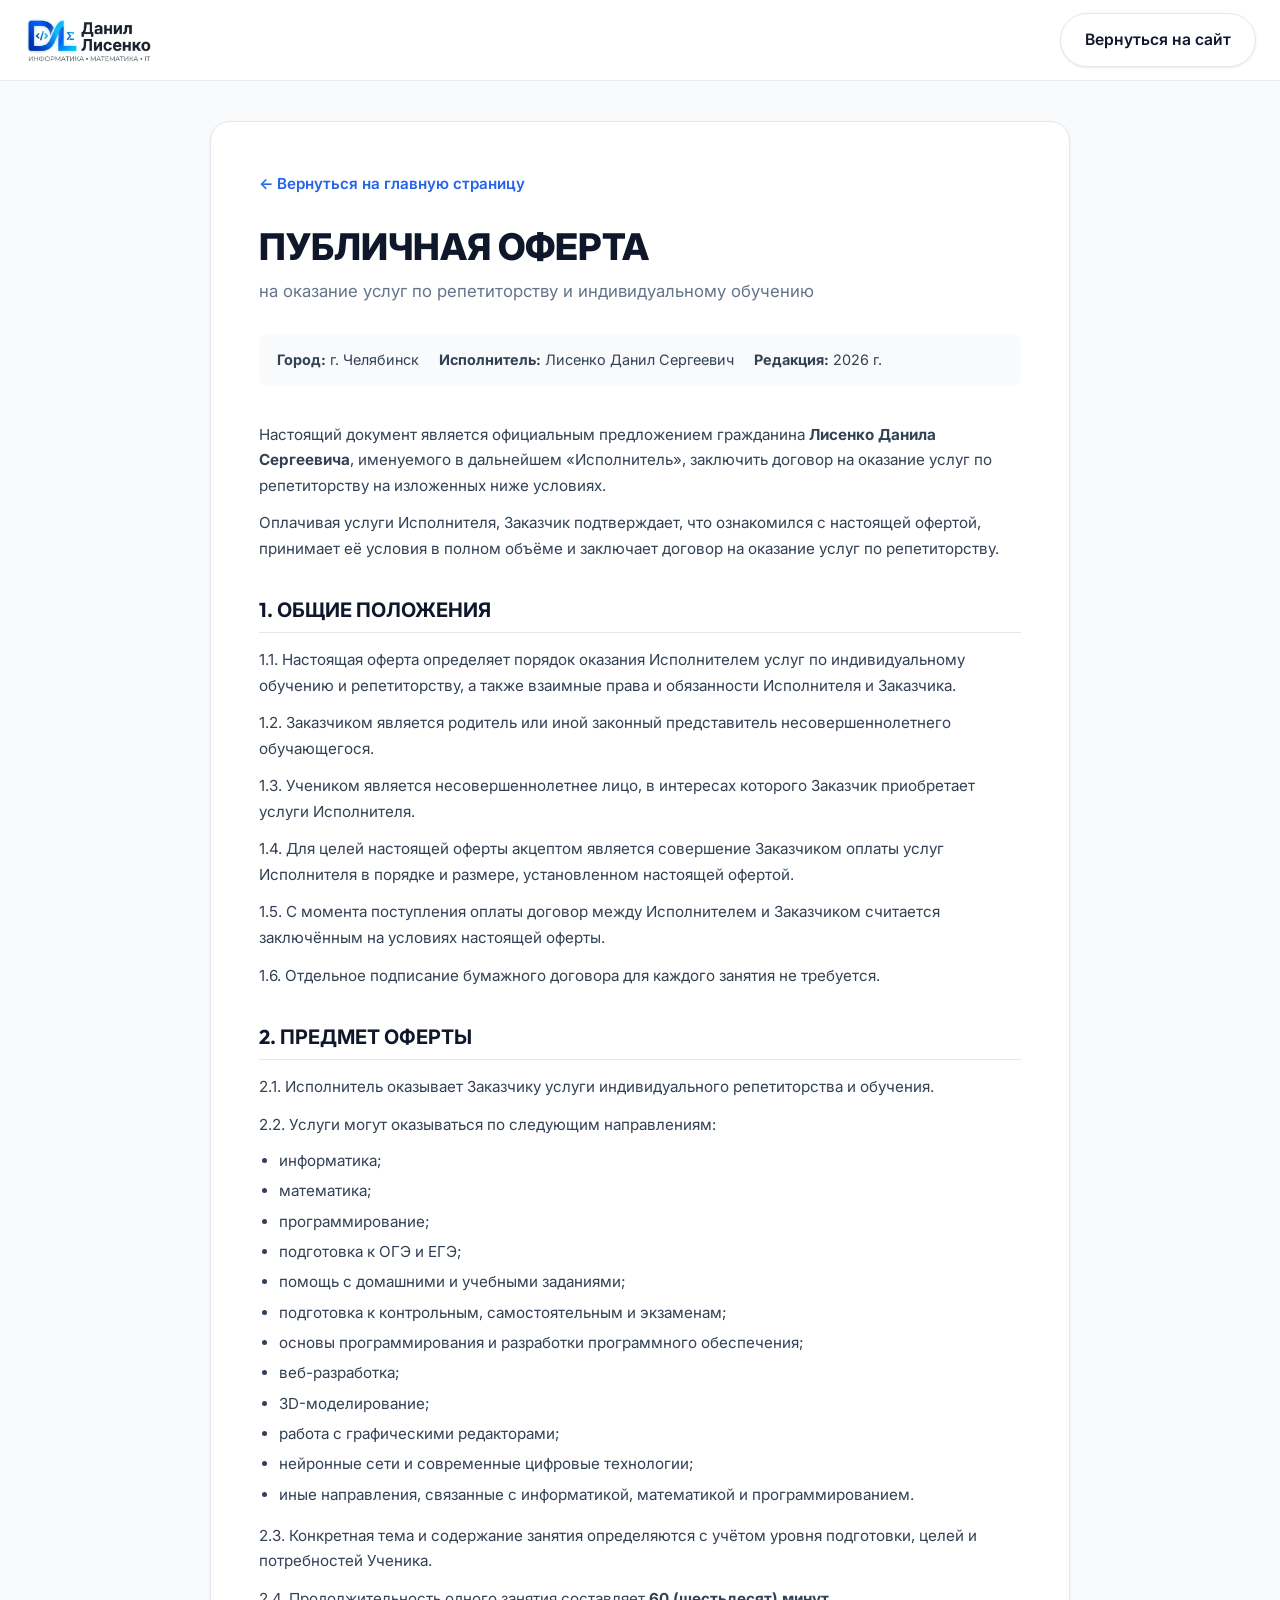
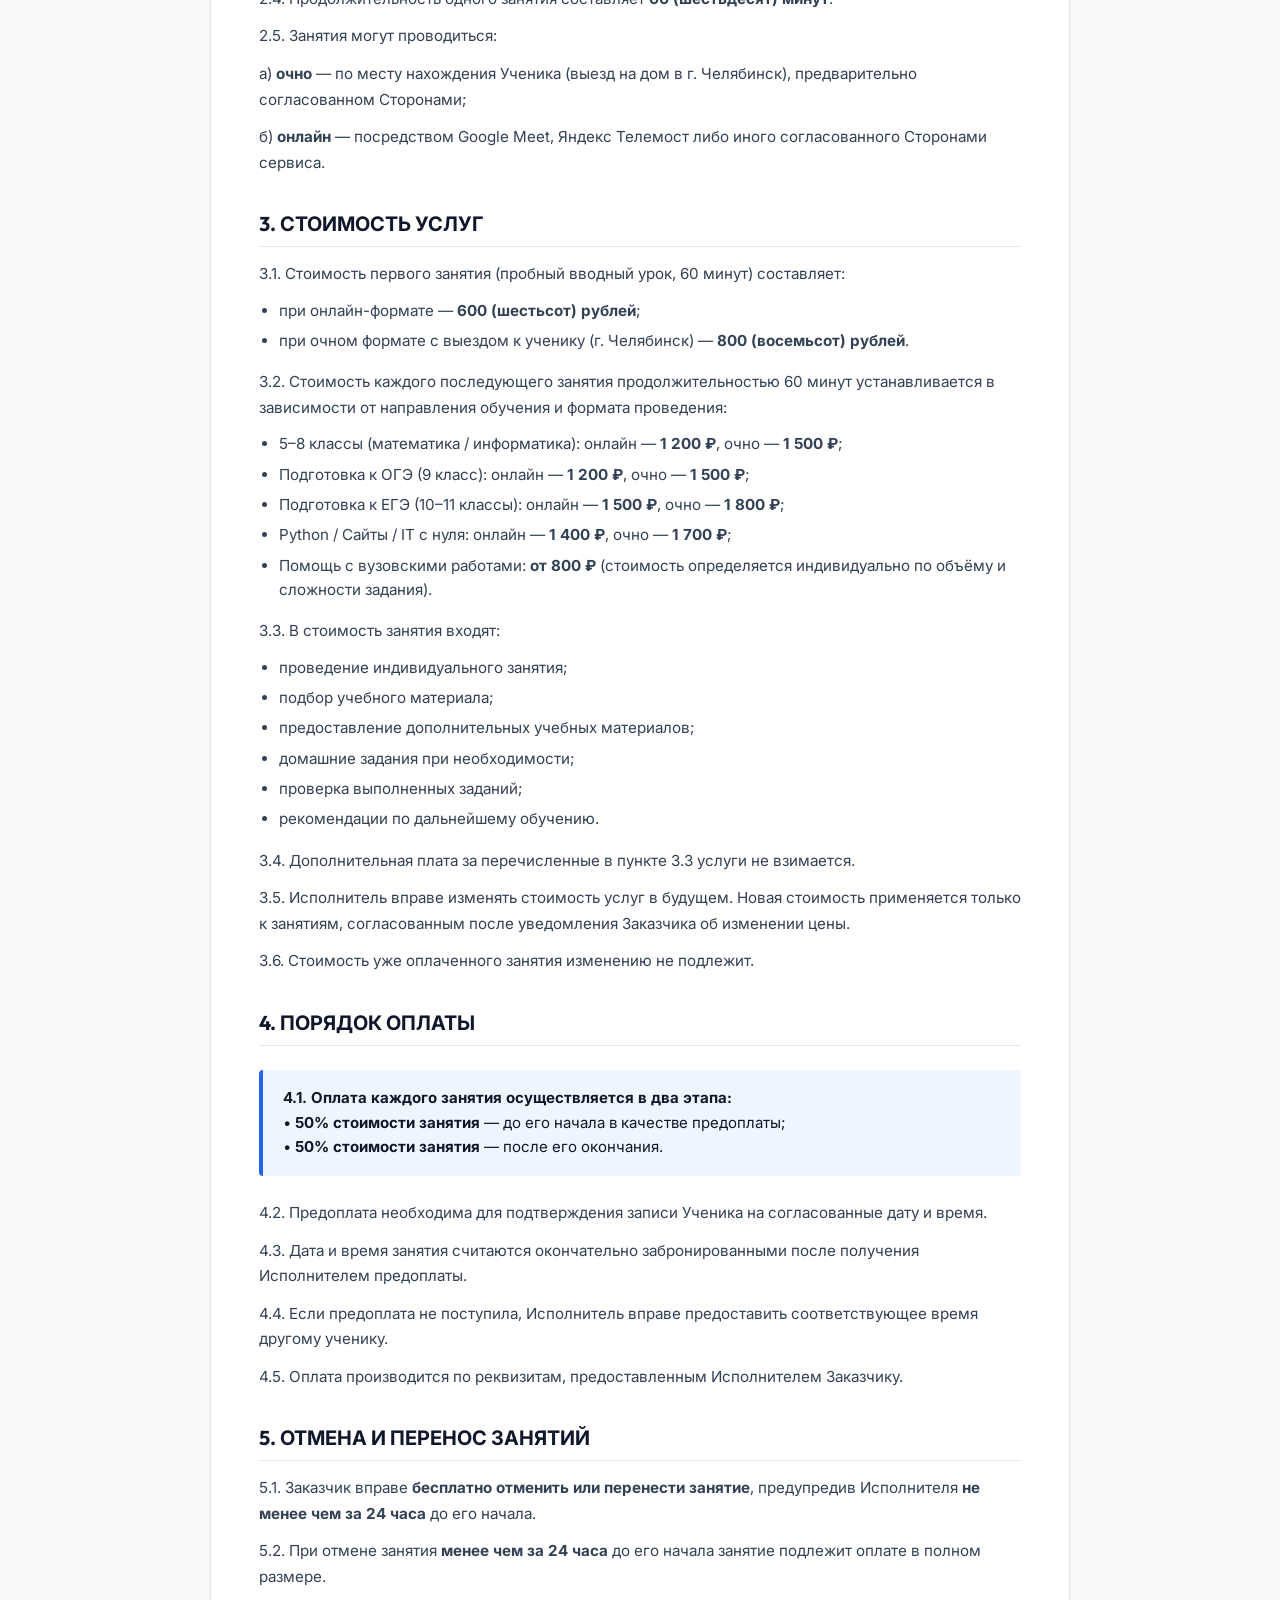
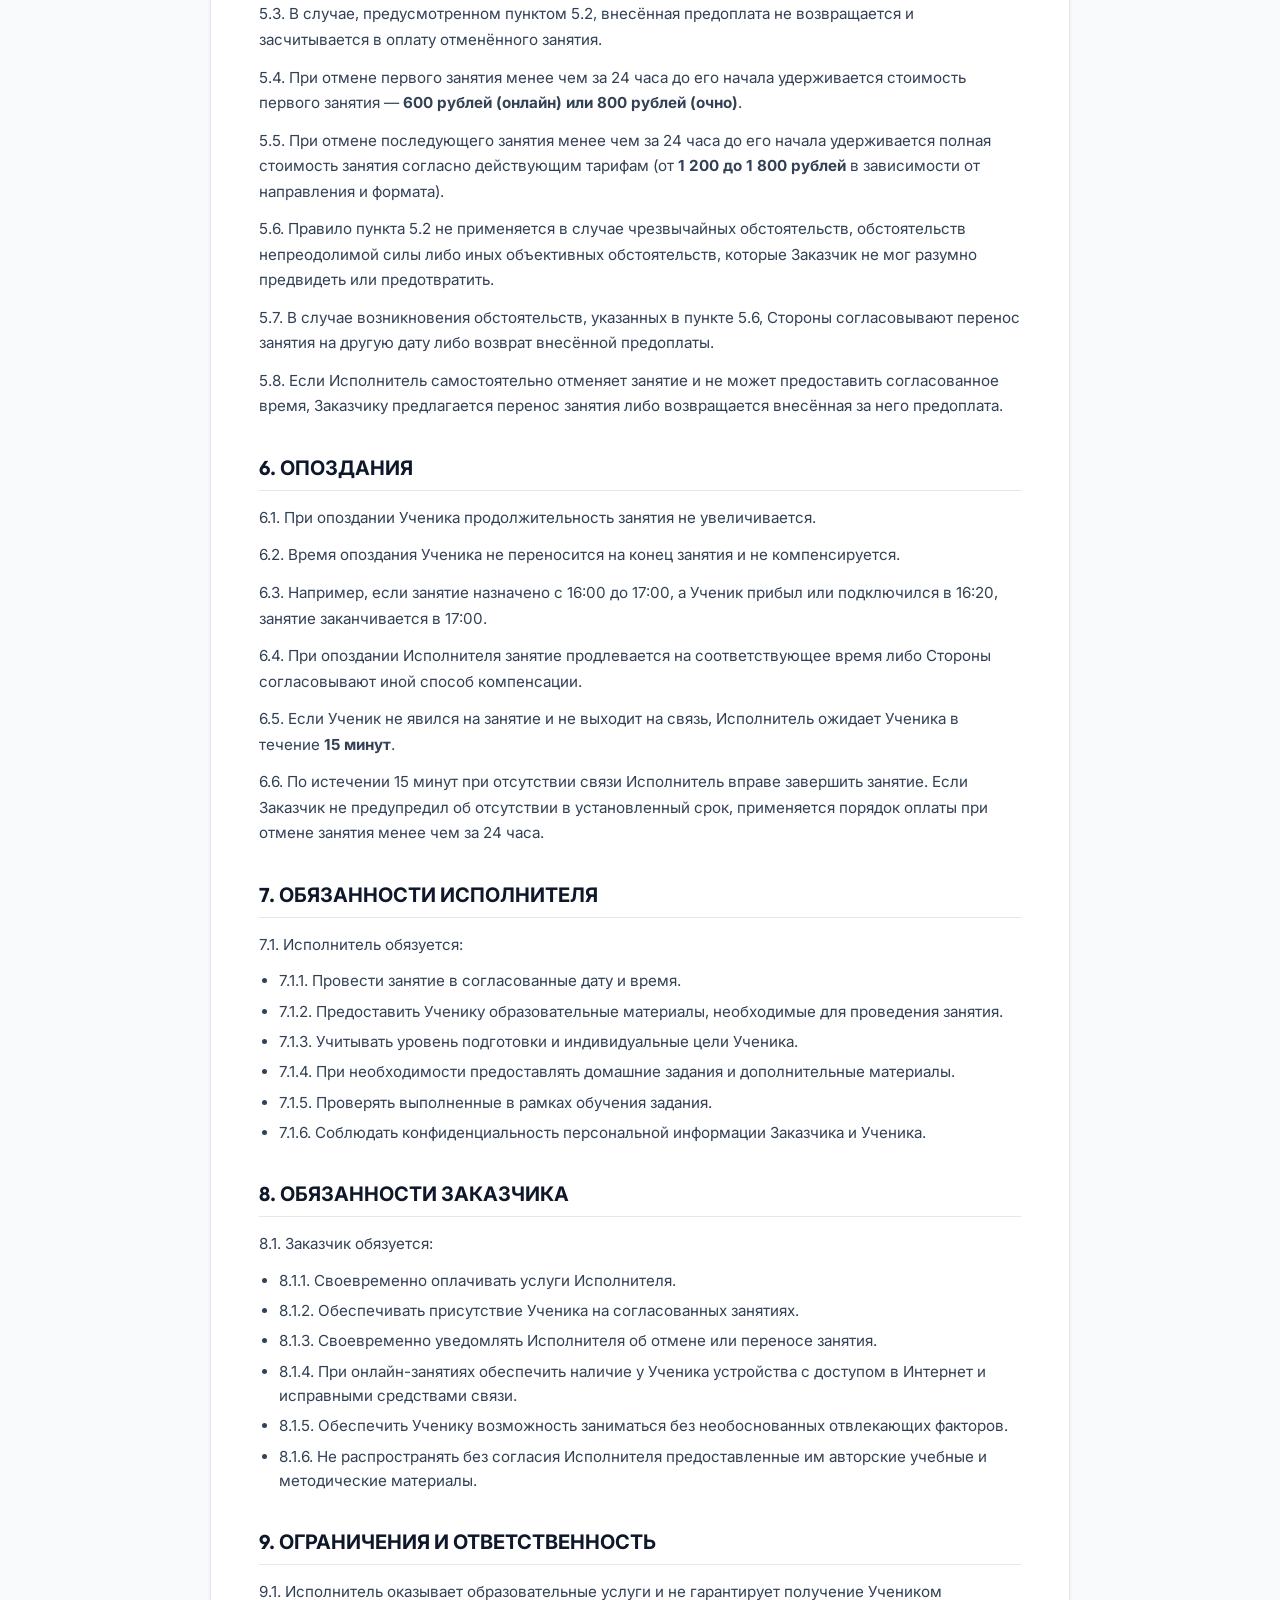
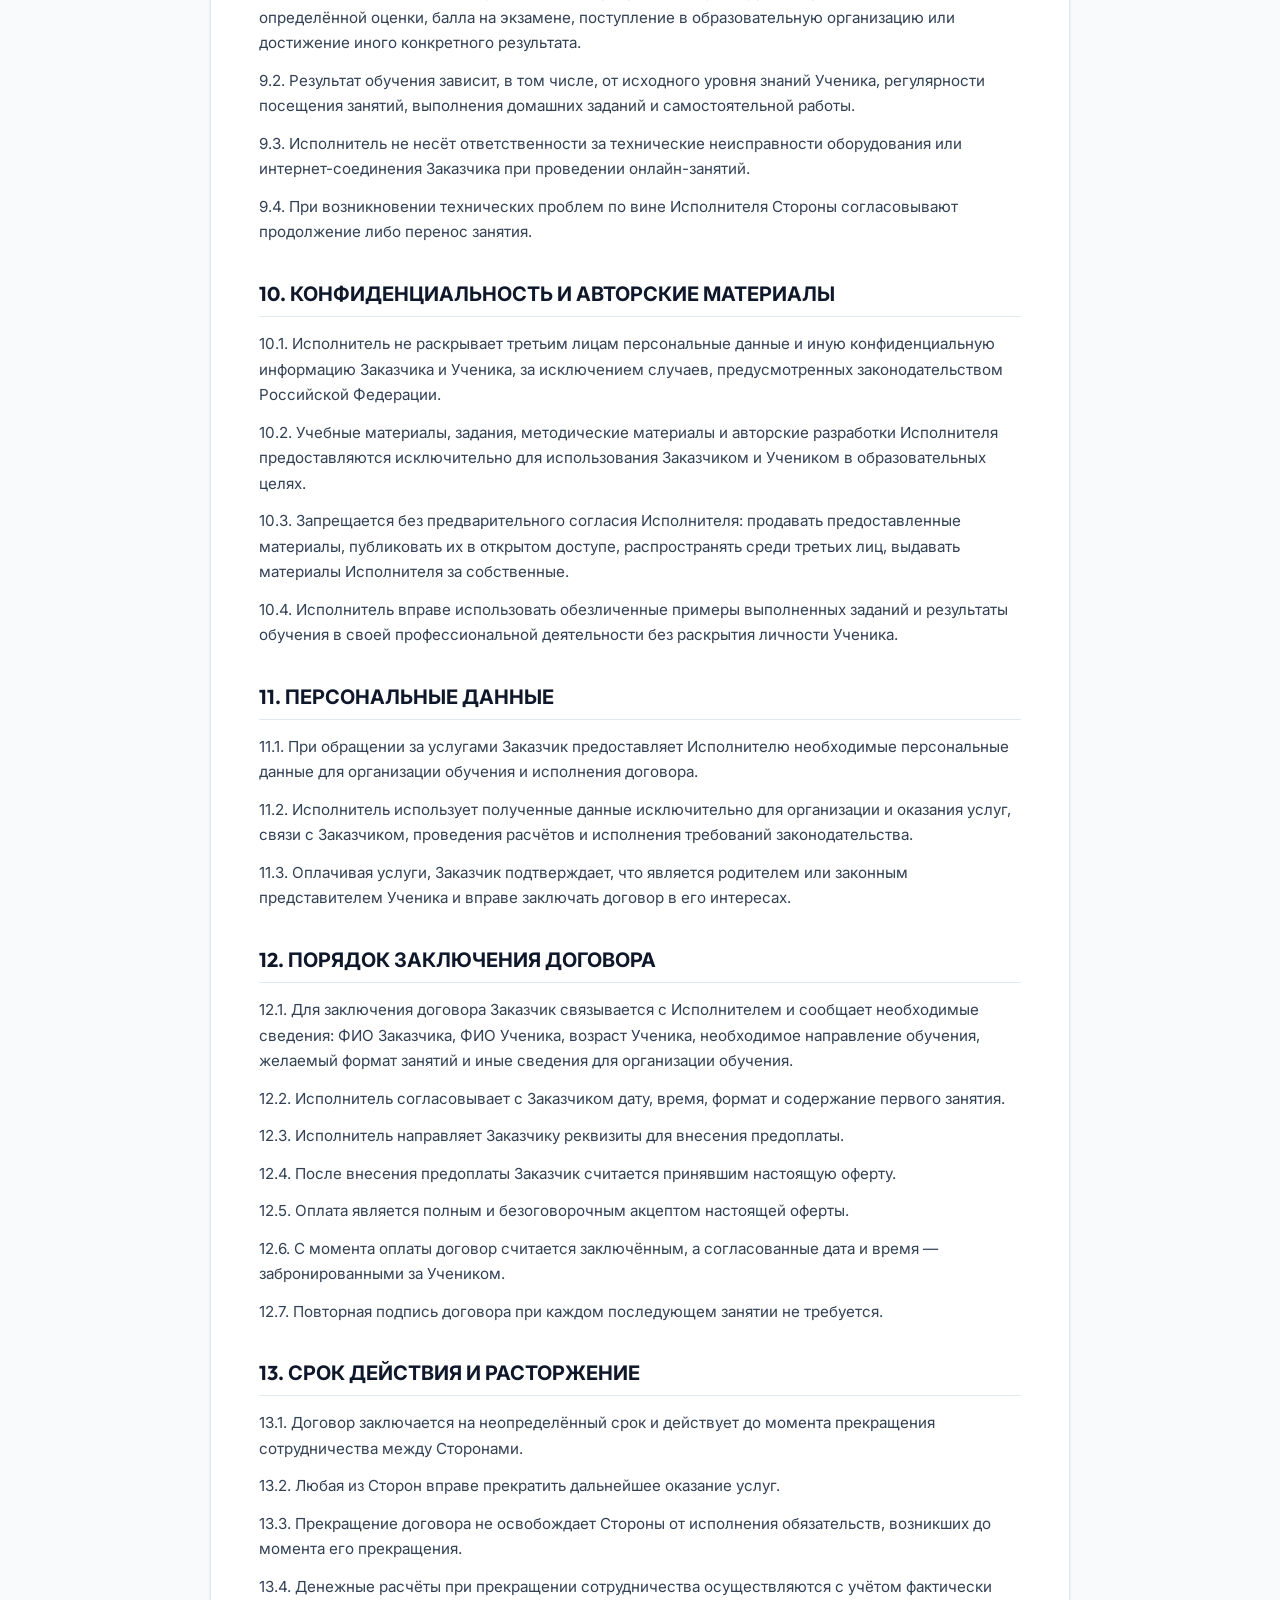
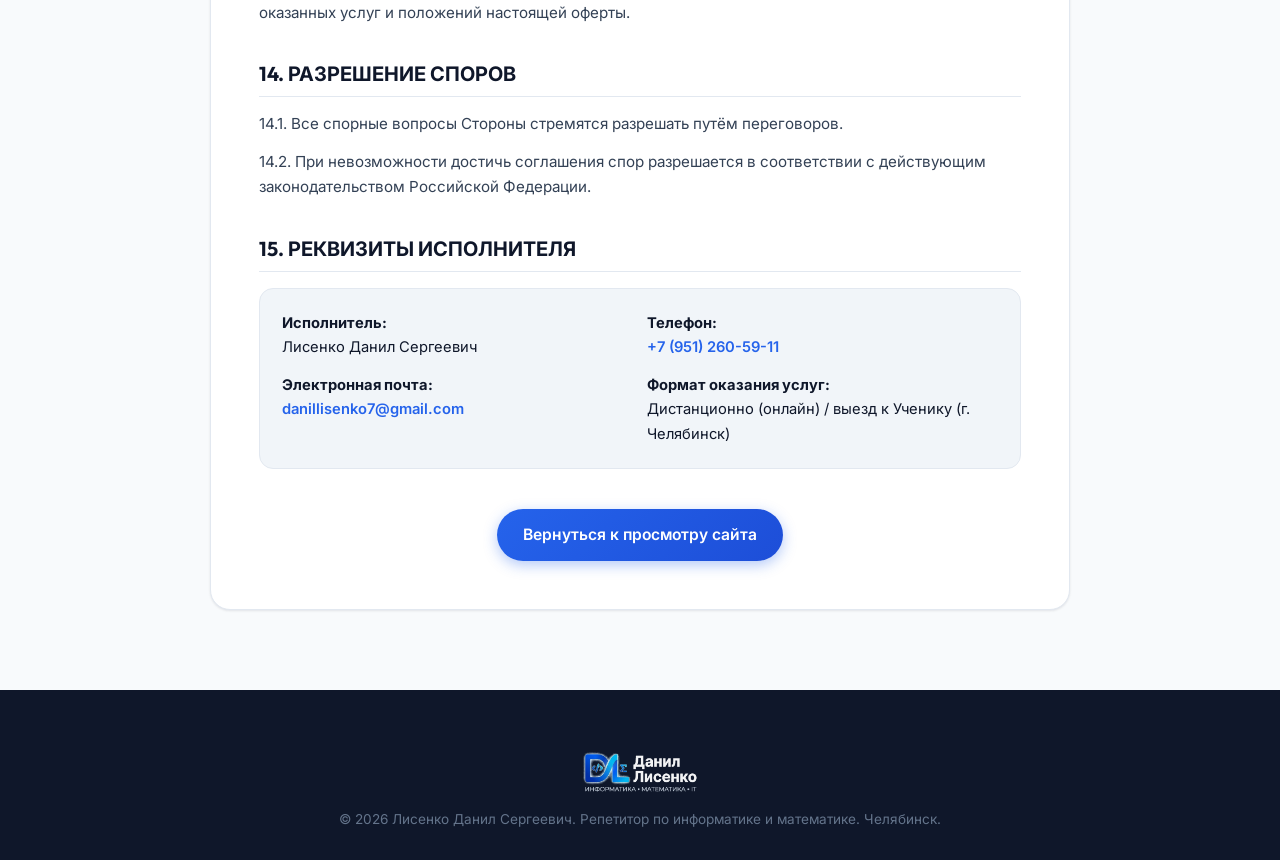
==== commit e27ed04a: "Update logo branding, pricing, calculator, preloader, and offer agreement" ====
--- a/oferta.html
+++ b/oferta.html
@@ -122,11 +122,7 @@
   <header class="site-header">
     <div class="container header-container">
       <a href="index.html" class="logo-wrapper">
-        <div class="logo-badge" aria-hidden="true">&lt;/&gt;</div>
-        <div class="logo-text">
-          <span class="logo-name">Данил Лисенко</span>
-          <span class="logo-sub">Информатика • Математика • IT</span>
-        </div>
+        <img src="images/logo-full.png" alt="Данил Лисенко — Репетитор" style="height: 48px; width: auto;">
       </a>
       <div class="header-actions">
         <a href="index.html" class="btn-secondary">Вернуться на сайт</a>
@@ -188,8 +184,19 @@
           <p>б) <strong>онлайн</strong> — посредством Google Meet, Яндекс Телемост либо иного согласованного Сторонами сервиса.</p>
 
           <h2>3. СТОИМОСТЬ УСЛУГ</h2>
-          <p>3.1. Стоимость первого занятия продолжительностью 60 минут составляет <strong>600 (шестьсот) рублей</strong>.</p>
-          <p>3.2. Стоимость каждого последующего занятия продолжительностью 60 минут составляет <strong>1 200 (одна тысяча двести) рублей</strong>.</p>
+          <p>3.1. Стоимость первого занятия (пробный вводный урок, 60 минут) составляет:</p>
+          <ul>
+            <li>при онлайн-формате — <strong>600 (шестьсот) рублей</strong>;</li>
+            <li>при очном формате с выездом к ученику (г. Челябинск) — <strong>800 (восемьсот) рублей</strong>.</li>
+          </ul>
+          <p>3.2. Стоимость каждого последующего занятия продолжительностью 60 минут устанавливается в зависимости от направления обучения и формата проведения:</p>
+          <ul>
+            <li>5–8 классы (математика / информатика): онлайн — <strong>1 200 ₽</strong>, очно — <strong>1 500 ₽</strong>;</li>
+            <li>Подготовка к ОГЭ (9 класс): онлайн — <strong>1 200 ₽</strong>, очно — <strong>1 500 ₽</strong>;</li>
+            <li>Подготовка к ЕГЭ (10–11 классы): онлайн — <strong>1 500 ₽</strong>, очно — <strong>1 800 ₽</strong>;</li>
+            <li>Python / Сайты / IT с нуля: онлайн — <strong>1 400 ₽</strong>, очно — <strong>1 700 ₽</strong>;</li>
+            <li>Помощь с вузовскими работами: <strong>от 800 ₽</strong> (стоимость определяется индивидуально по объёму и сложности задания).</li>
+          </ul>
           <p>3.3. В стоимость занятия входят:</p>
           <ul>
             <li>проведение индивидуального занятия;</li>
@@ -218,8 +225,8 @@
           <p>5.1. Заказчик вправе <strong>бесплатно отменить или перенести занятие</strong>, предупредив Исполнителя <strong>не менее чем за 24 часа</strong> до его начала.</p>
           <p>5.2. При отмене занятия <strong>менее чем за 24 часа</strong> до его начала занятие подлежит оплате в полном размере.</p>
           <p>5.3. В случае, предусмотренном пунктом 5.2, внесённая предоплата не возвращается и засчитывается в оплату отменённого занятия.</p>
-          <p>5.4. При отмене первого занятия менее чем за 24 часа до его начала удерживается стоимость первого занятия — <strong>600 рублей</strong>.</p>
-          <p>5.5. При отмене последующего занятия менее чем за 24 часа до его начала удерживается полная стоимость занятия — <strong>1 200 рублей</strong>.</p>
+          <p>5.4. При отмене первого занятия менее чем за 24 часа до его начала удерживается стоимость первого занятия — <strong>600 рублей (онлайн) или 800 рублей (очно)</strong>.</p>
+          <p>5.5. При отмене последующего занятия менее чем за 24 часа до его начала удерживается полная стоимость занятия согласно действующим тарифам (от <strong>1 200 до 1 800 рублей</strong> в зависимости от направления и формата).</p>
           <p>5.6. Правило пункта 5.2 не применяется в случае чрезвычайных обстоятельств, обстоятельств непреодолимой силы либо иных объективных обстоятельств, которые Заказчик не мог разумно предвидеть или предотвратить.</p>
           <p>5.7. В случае возникновения обстоятельств, указанных в пункте 5.6, Стороны согласовывают перенос занятия на другую дату либо возврат внесённой предоплаты.</p>
           <p>5.8. Если Исполнитель самостоятельно отменяет занятие и не может предоставить согласованное время, Заказчику предлагается перенос занятия либо возвращается внесённая за него предоплата.</p>
@@ -305,8 +312,8 @@
               <a href="mailto:danillisenko7@gmail.com" style="color:var(--primary); font-weight:600;">danillisenko7@gmail.com</a>
             </div>
             <div>
-              <strong>Адрес оказания услуг:</strong><br>
-              г. Челябинск, ул. Суркова, д. 19, кв. 54
+              <strong>Формат оказания услуг:</strong><br>
+              Дистанционно (онлайн) / выезд к Ученику (г. Челябинск)
             </div>
           </div>
         </div>
@@ -319,8 +326,9 @@
   </main>
 
   <footer class="site-footer">
-    <div class="container" style="text-align: center;">
-      <p style="color:#64748b; font-size:0.85rem;">© 2026 Лисенко Данил Сергеевич. Репетитор по информатике и математике. Челябинск.</p>
+    <div class="container" style="text-align: center; display: flex; flex-direction: column; align-items: center; gap: 14px;">
+      <img src="images/logo-full-dark.png" alt="Данил Лисенко" style="height: 44px; width: auto; opacity: 0.95;">
+      <p style="color:#64748b; font-size:0.85rem; margin: 0;">© 2026 Лисенко Данил Сергеевич. Репетитор по информатике и математике. Челябинск.</p>
     </div>
   </footer>
 
--- a/styles.css
+++ b/styles.css
@@ -1079,6 +1079,349 @@
 }
 
 /* ==========================================================================
+   ПОМОЩЬ В ВЫПОЛНЕНИИ РАБОТ (ACADEMIC HELP)
+   ========================================================================== */
+.academic-section {
+  padding: 85px 0;
+  background: linear-gradient(180deg, #f8fafc 0%, #f1f5f9 100%);
+  border-top: 1px solid var(--border);
+  border-bottom: 1px solid var(--border);
+  position: relative;
+}
+
+.academic-badge {
+  background: rgba(16, 185, 129, 0.1) !important;
+  color: #059669 !important;
+  border-color: rgba(16, 185, 129, 0.25) !important;
+}
+
+.academic-author-card {
+  background: #ffffff;
+  border-radius: var(--radius-lg);
+  border: 1px solid var(--border);
+  padding: 32px;
+  box-shadow: var(--shadow-sm);
+  display: flex;
+  gap: 28px;
+  align-items: center;
+  margin-bottom: 44px;
+}
+
+.academic-author-avatar {
+  width: 110px;
+  height: 110px;
+  border-radius: 50%;
+  overflow: hidden;
+  border: 3px solid var(--primary);
+  flex-shrink: 0;
+  box-shadow: 0 4px 14px rgba(37, 99, 235, 0.2);
+}
+
+.academic-author-avatar img {
+  width: 100%;
+  height: 100%;
+  object-fit: cover;
+  object-position: center 15%;
+}
+
+.academic-author-info {
+  flex: 1;
+}
+
+.academic-author-tag {
+  font-size: 0.8rem;
+  font-weight: 700;
+  color: var(--primary);
+  text-transform: uppercase;
+  letter-spacing: 0.05em;
+  margin-bottom: 6px;
+}
+
+.academic-author-title {
+  font-family: var(--font-heading);
+  font-size: 1.35rem;
+  font-weight: 700;
+  color: var(--text-main);
+  margin-bottom: 10px;
+}
+
+.academic-author-bio {
+  font-size: 0.95rem;
+  color: var(--text-muted);
+  line-height: 1.6;
+  margin-bottom: 14px;
+}
+
+.academic-target-tags {
+  display: flex;
+  gap: 10px;
+  flex-wrap: wrap;
+}
+
+.target-tag {
+  background: var(--primary-light);
+  color: var(--primary);
+  font-weight: 600;
+  font-size: 0.84rem;
+  padding: 5px 13px;
+  border-radius: var(--radius-full);
+  border: 1px solid rgba(37, 99, 235, 0.15);
+}
+
+.academic-services-title-wrap {
+  margin-bottom: 24px;
+}
+
+.academic-block-title {
+  font-family: var(--font-heading);
+  font-size: 1.3rem;
+  font-weight: 700;
+  color: var(--text-main);
+  margin-bottom: 20px;
+}
+
+.academic-services-grid {
+  display: grid;
+  grid-template-columns: repeat(3, 1fr);
+  gap: 24px;
+  margin-bottom: 48px;
+}
+
+.academic-service-card {
+  background: #ffffff;
+  border: 1px solid var(--border);
+  border-radius: var(--radius-lg);
+  padding: 26px;
+  display: flex;
+  flex-direction: column;
+  transition: all var(--transition-normal);
+  box-shadow: var(--shadow-sm);
+  position: relative;
+}
+
+.academic-service-card:hover {
+  transform: translateY(-4px);
+  border-color: #93c5fd;
+  box-shadow: var(--shadow-md);
+}
+
+.acad-card-icon {
+  font-size: 2rem;
+  margin-bottom: 14px;
+  line-height: 1;
+}
+
+.acad-card-title {
+  font-family: var(--font-heading);
+  font-size: 1.12rem;
+  font-weight: 700;
+  color: var(--text-main);
+  margin-bottom: 10px;
+  line-height: 1.35;
+}
+
+.acad-card-desc {
+  font-size: 0.9rem;
+  color: var(--text-muted);
+  line-height: 1.55;
+  flex: 1;
+}
+
+.acad-promo-card {
+  background: linear-gradient(135deg, #1e293b 0%, #0f172a 100%);
+  color: #ffffff;
+  border-color: rgba(255, 255, 255, 0.1);
+}
+
+.acad-promo-card .acad-card-title {
+  color: #ffffff;
+}
+
+.acad-promo-card .acad-card-desc {
+  color: #94a3b8;
+}
+
+.acad-price-tag {
+  margin-top: 14px;
+  display: inline-block;
+  background: #10b981;
+  color: #ffffff;
+  font-weight: 700;
+  font-size: 0.9rem;
+  padding: 4px 12px;
+  border-radius: var(--radius-full);
+  align-self: flex-start;
+}
+
+.academic-details-row {
+  display: grid;
+  grid-template-columns: 1fr 1fr;
+  gap: 32px;
+  margin-bottom: 40px;
+}
+
+.academic-features-col,
+.academic-steps-col {
+  background: #ffffff;
+  border: 1px solid var(--border);
+  border-radius: var(--radius-lg);
+  padding: 30px;
+  box-shadow: var(--shadow-sm);
+}
+
+.acad-features-list {
+  display: flex;
+  flex-direction: column;
+  gap: 16px;
+}
+
+.acad-feature-item {
+  display: flex;
+  align-items: flex-start;
+  gap: 12px;
+  font-size: 0.92rem;
+  line-height: 1.55;
+  color: var(--text-muted);
+}
+
+.acad-feature-item strong {
+  color: var(--text-main);
+  margin-right: 4px;
+}
+
+.acad-feature-bullet {
+  font-size: 1rem;
+  color: var(--primary);
+  flex-shrink: 0;
+  margin-top: 1px;
+}
+
+.acad-steps-timeline {
+  display: flex;
+  flex-direction: column;
+  gap: 18px;
+  position: relative;
+}
+
+.acad-timeline-item {
+  display: flex;
+  gap: 14px;
+  align-items: flex-start;
+}
+
+.acad-step-bubble {
+  width: 32px;
+  height: 32px;
+  background: var(--primary);
+  color: #ffffff;
+  border-radius: 50%;
+  display: flex;
+  align-items: center;
+  justify-content: center;
+  font-weight: 700;
+  font-size: 0.9rem;
+  flex-shrink: 0;
+  box-shadow: 0 2px 6px rgba(37, 99, 235, 0.3);
+}
+
+.acad-timeline-item strong {
+  font-family: var(--font-heading);
+  font-size: 1rem;
+  color: var(--text-main);
+  display: block;
+  margin-bottom: 4px;
+}
+
+.acad-timeline-item p {
+  font-size: 0.88rem;
+  color: var(--text-muted);
+  line-height: 1.45;
+}
+
+.acad-examples-box {
+  margin-top: 22px;
+  padding: 14px 18px;
+  background: var(--bg-subtle);
+  border-radius: var(--radius-md);
+  border: 1px dashed var(--border);
+  display: flex;
+  align-items: center;
+  gap: 12px;
+  font-size: 0.88rem;
+  color: var(--text-muted);
+}
+
+.acad-examples-icon {
+  font-size: 1.4rem;
+  flex-shrink: 0;
+}
+
+.acad-examples-box strong {
+  color: var(--text-main);
+}
+
+.academic-cta-card {
+  background: linear-gradient(135deg, #eff6ff 0%, #dbeafe 100%);
+  border: 1px solid rgba(37, 99, 235, 0.25);
+  border-radius: var(--radius-lg);
+  padding: 34px;
+  box-shadow: var(--shadow-sm);
+}
+
+.academic-cta-title {
+  font-family: var(--font-heading);
+  font-size: 1.45rem;
+  font-weight: 700;
+  color: var(--text-main);
+  margin-bottom: 8px;
+}
+
+.academic-cta-desc {
+  font-size: 1rem;
+  color: var(--text-muted);
+  max-width: 720px;
+  margin-bottom: 22px;
+}
+
+.academic-cta-actions {
+  display: flex;
+  align-items: center;
+  gap: 16px;
+  flex-wrap: wrap;
+}
+
+.acad-tg-btn {
+  background: #229ED9;
+  color: #ffffff !important;
+  border-color: #229ED9;
+  display: inline-flex;
+  align-items: center;
+  gap: 8px;
+}
+
+.acad-tg-btn:hover {
+  background: #1b89bd;
+  border-color: #1b89bd;
+}
+
+.academic-disclaimer-badge {
+  margin-top: 24px;
+  padding-top: 18px;
+  border-top: 1px dashed rgba(37, 99, 235, 0.25);
+  display: flex;
+  align-items: flex-start;
+  gap: 10px;
+  font-size: 0.84rem;
+  color: var(--text-subtle);
+  line-height: 1.5;
+}
+
+.disclaimer-icon {
+  font-size: 1.1rem;
+  flex-shrink: 0;
+}
+
+/* ==========================================================================
    ФОРМАТЫ И ПРОЦЕСС (FORMATS & PROCESS)
    ========================================================================== */
 .formats-section {
@@ -1232,8 +1575,8 @@
 
 .docs-showcase-grid {
   display: grid;
-  grid-template-columns: repeat(3, 1fr);
-  gap: 28px;
+  grid-template-columns: repeat(4, 1fr);
+  gap: 22px;
 }
 
 .doc-card {
@@ -2610,6 +2953,14 @@
     grid-template-columns: repeat(2, 1fr);
   }
 
+  .academic-services-grid {
+    grid-template-columns: repeat(2, 1fr);
+  }
+
+  .academic-details-row {
+    grid-template-columns: 1fr;
+  }
+
   .calc-card, .contact-card-main {
     grid-template-columns: 1fr;
     gap: 36px;
@@ -2639,6 +2990,31 @@
     gap: 18px;
   }
 
+  .academic-author-card {
+    flex-direction: column;
+    text-align: center;
+    padding: 24px 18px;
+  }
+
+  .academic-target-tags {
+    justify-content: center;
+  }
+
+  .academic-services-grid {
+    grid-template-columns: 1fr;
+  }
+
+  .academic-cta-actions {
+    flex-direction: column;
+    align-items: stretch;
+  }
+
+  .academic-cta-actions .btn-primary,
+  .academic-cta-actions .acad-tg-btn {
+    width: 100%;
+    justify-content: center;
+  }
+
   .audience-grid, .programs-grid, .docs-showcase-grid, .reviews-grid, .formats-grid {
     grid-template-columns: 1fr;
   }
